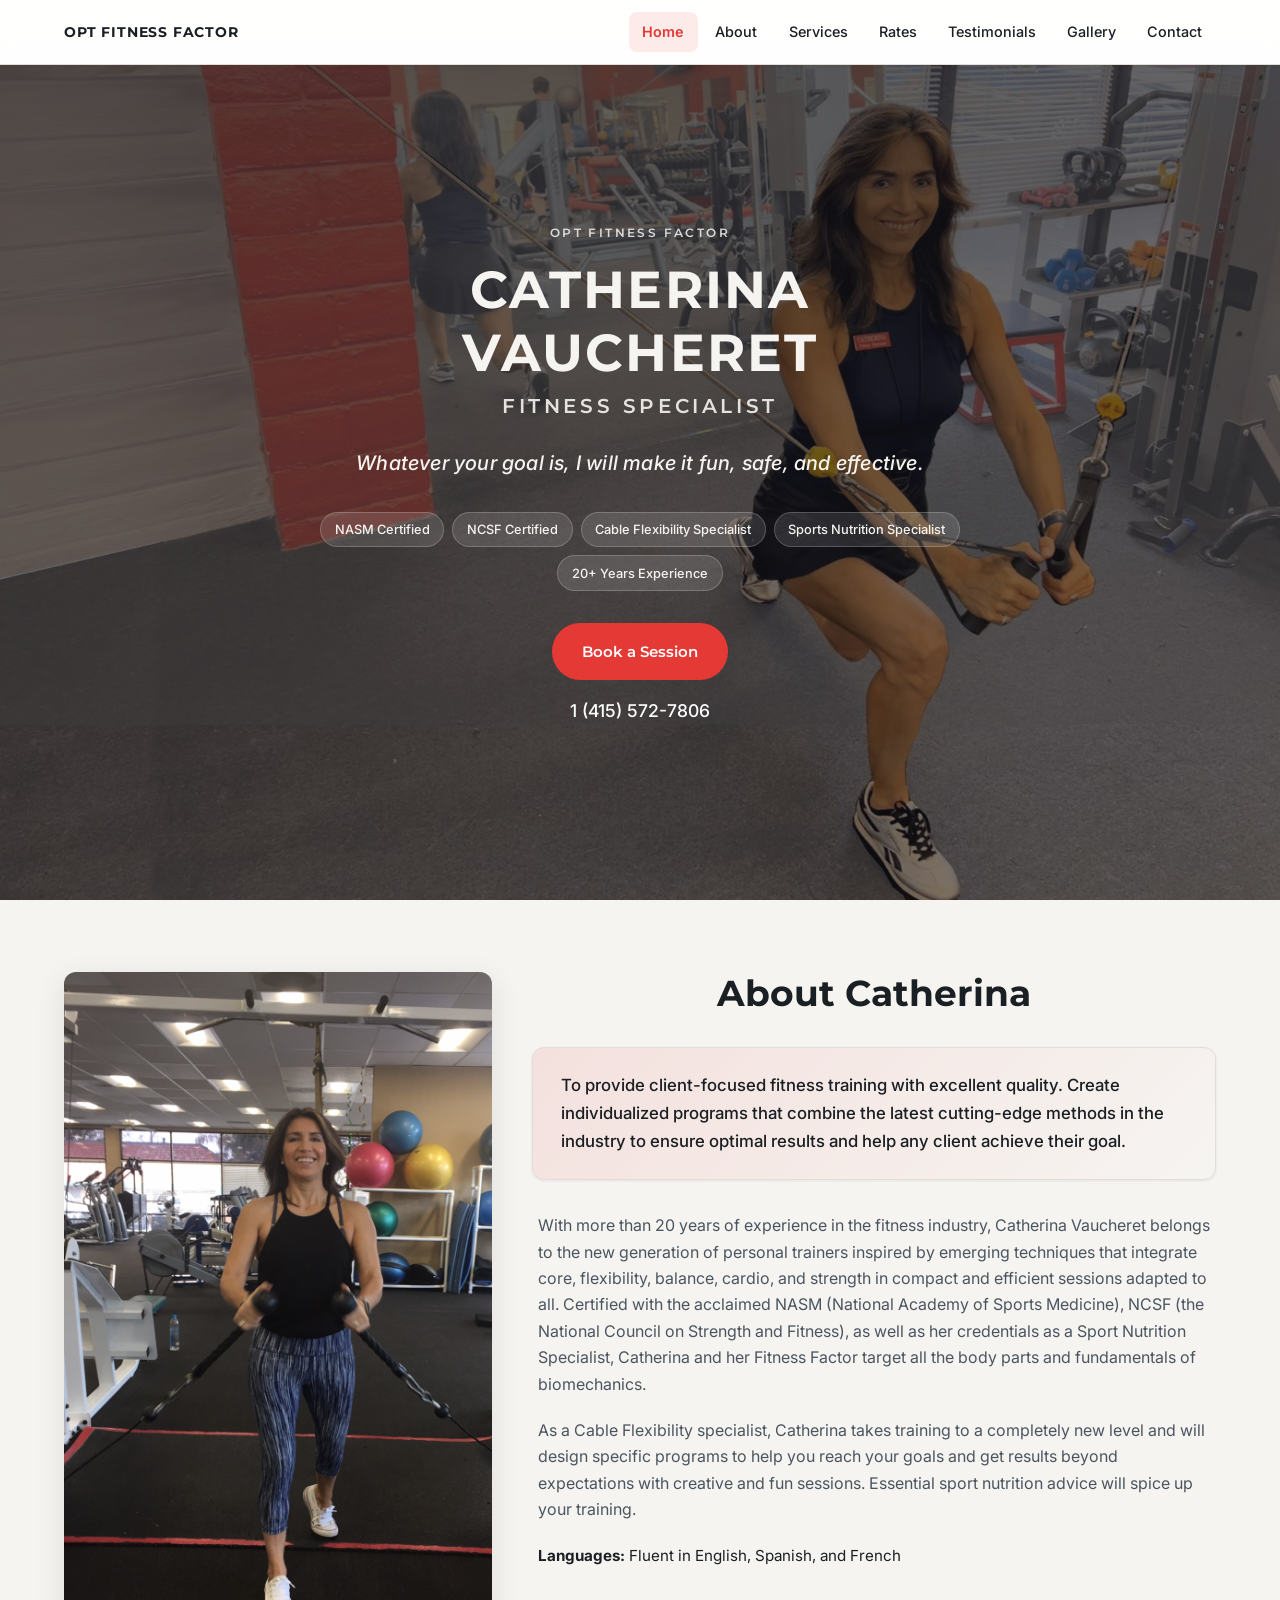
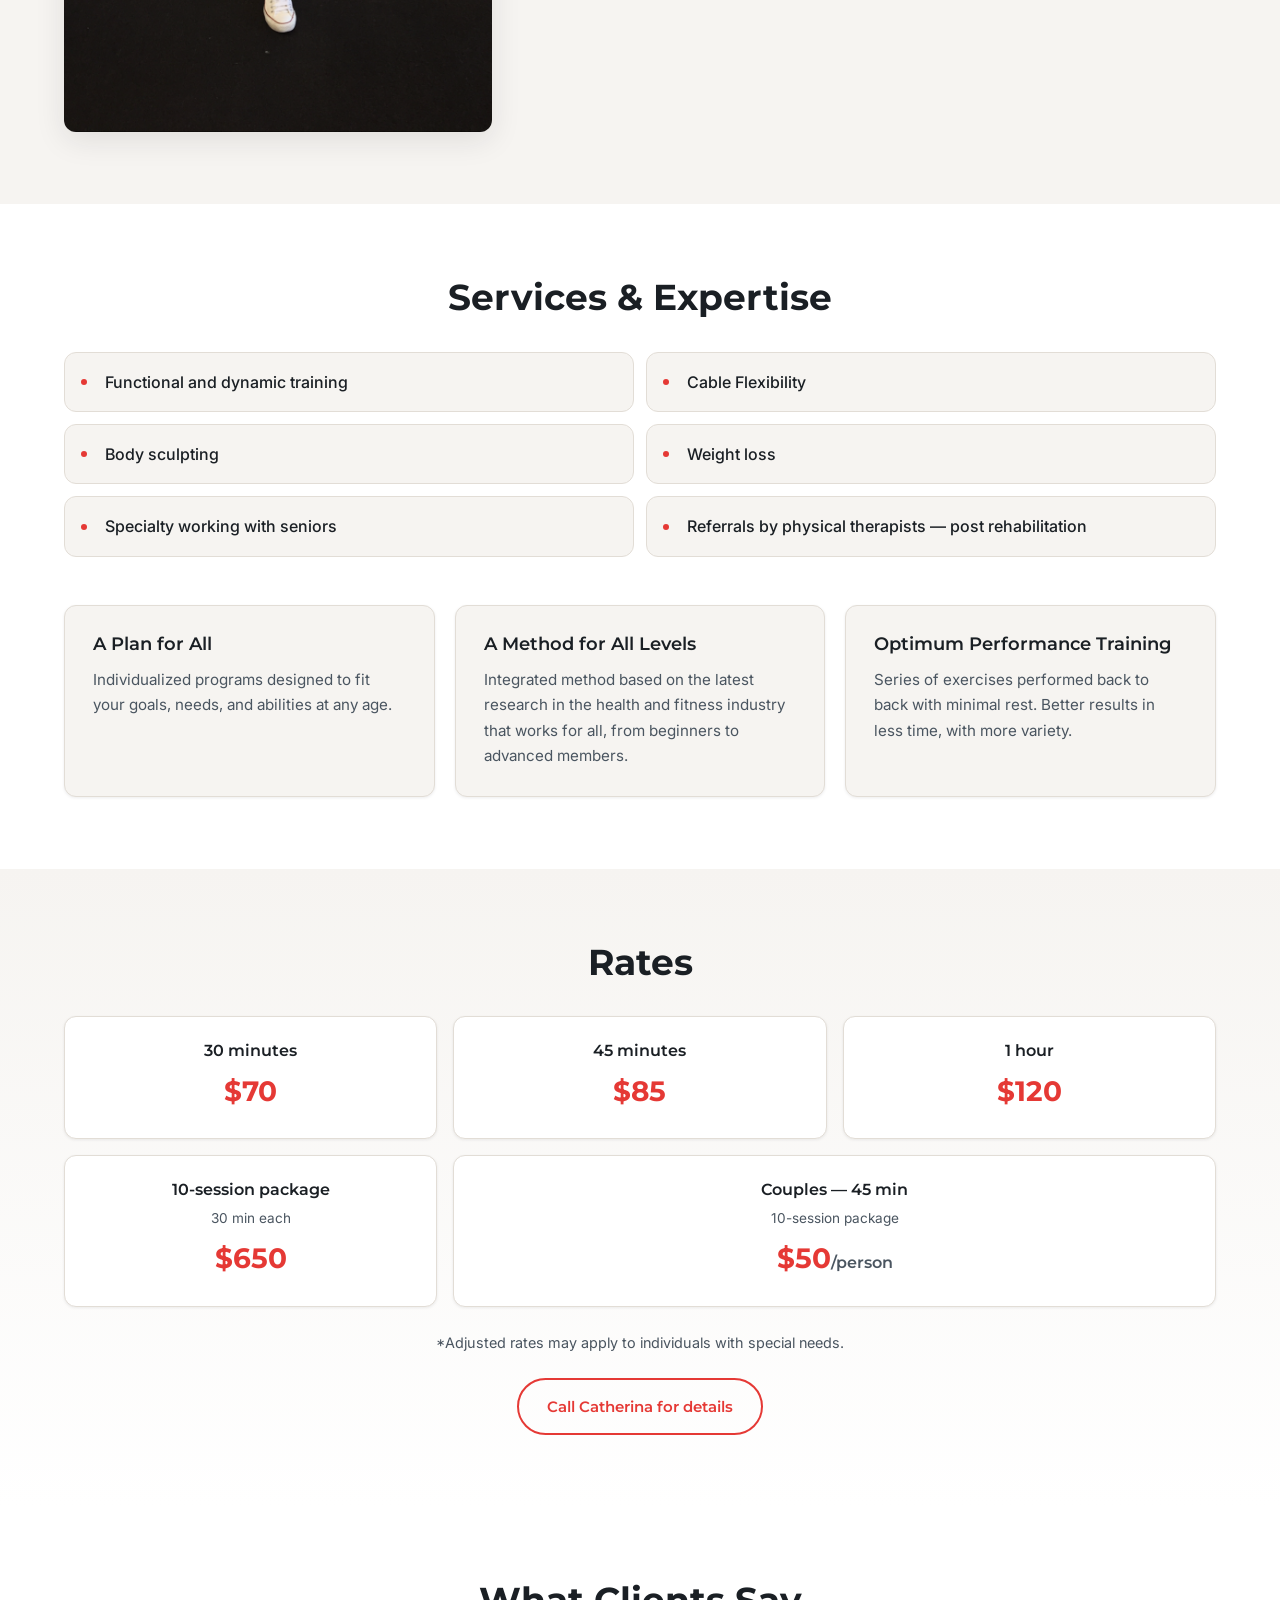
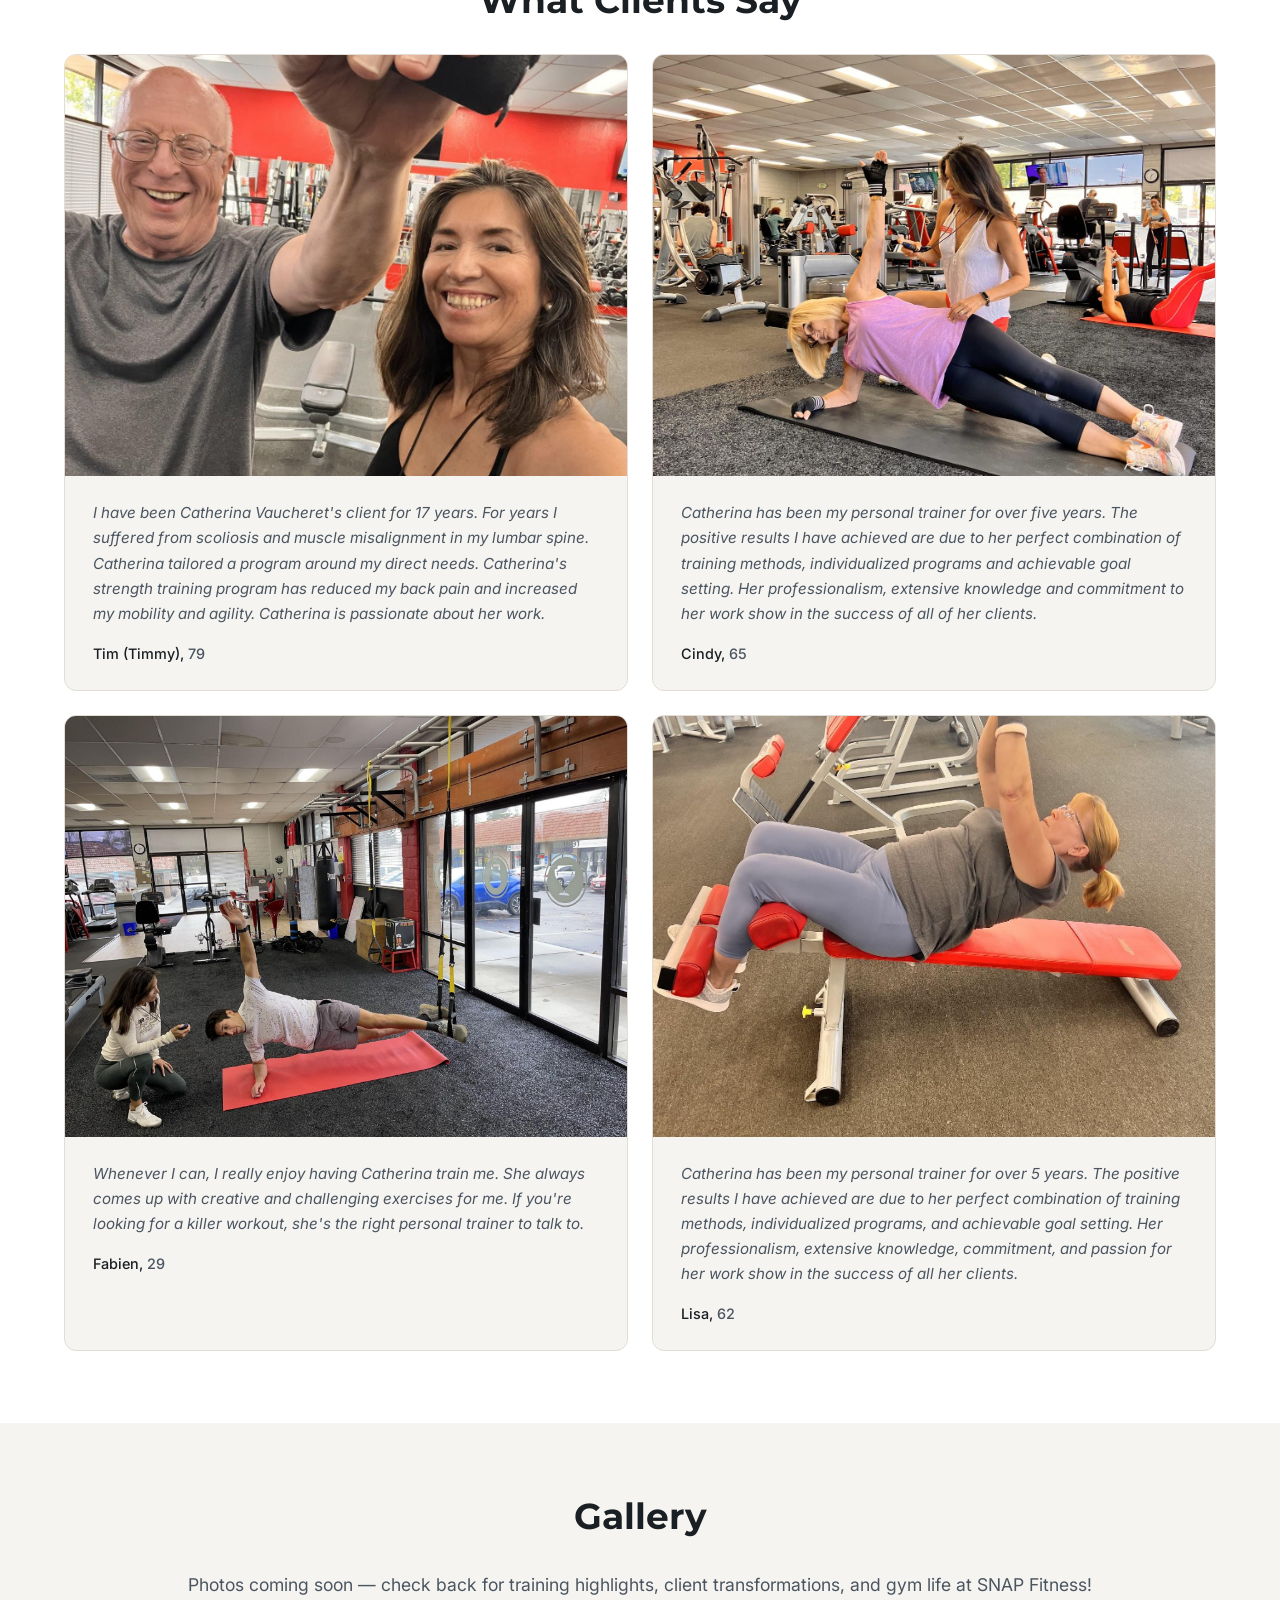
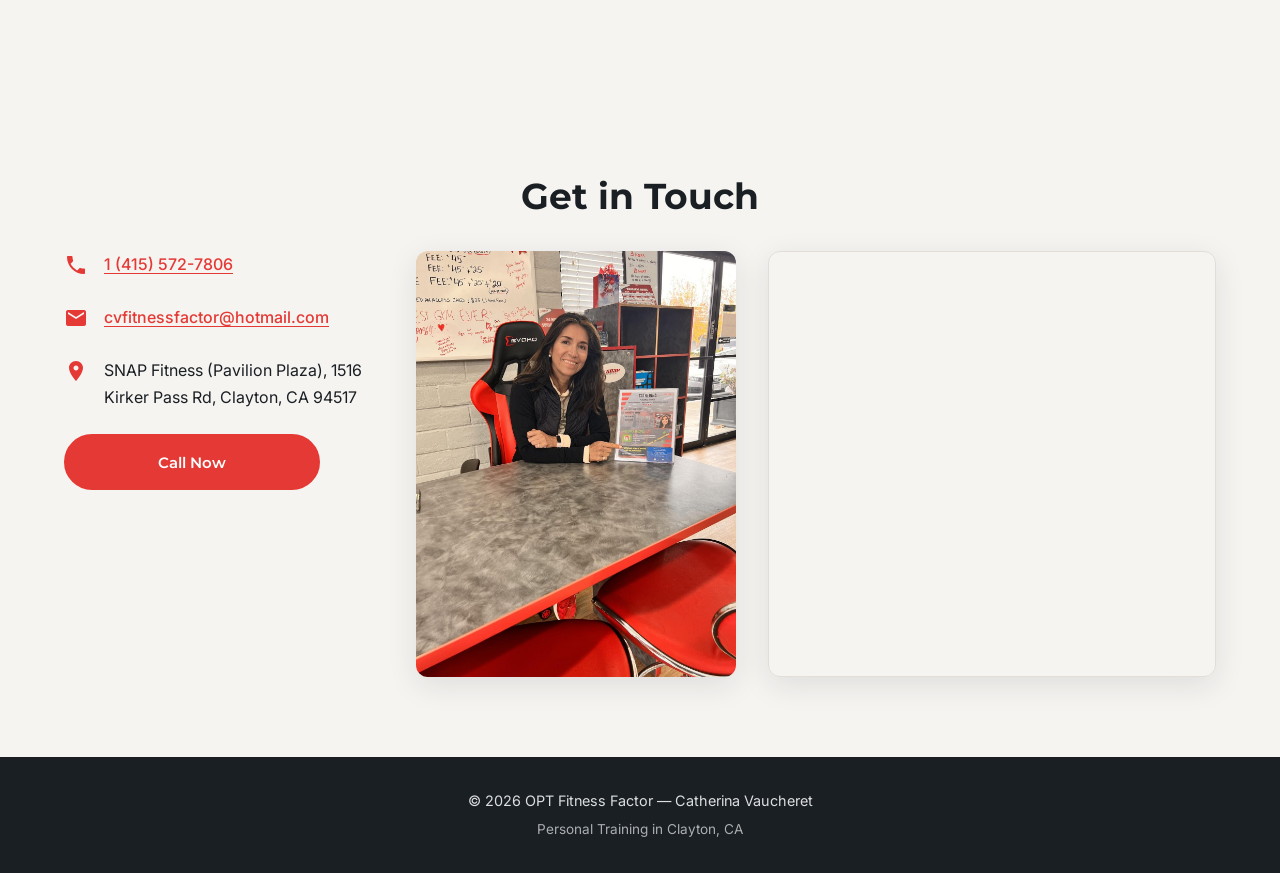
==== index.html @ a73e2a94 "Snapshot before parallax: complete site with all images, grammar fixes, gallery skeleton" ====
<!DOCTYPE html>
<html lang="en">
<head>
  <meta charset="UTF-8">
  <meta name="viewport" content="width=device-width, initial-scale=1.0">
  <title>Catherina Vaucheret | Personal Trainer in Clayton, CA | OPT Fitness Factor</title>
  <meta name="description" content="Certified NASM & NCSF personal trainer in Clayton, CA with 20+ years of experience. Specializing in functional training, cable flexibility, body sculpting, and senior fitness at SNAP Fitness.">
  <meta name="keywords" content="personal trainer Clayton CA, NASM certified trainer, fitness specialist East Bay, cable flexibility, body sculpting, senior fitness, OPT Fitness Factor, Catherina Vaucheret">
  <link rel="canonical" href="https://optfitnessfactor.com/">
  <meta property="og:title" content="Catherina Vaucheret | Personal Trainer in Clayton, CA | OPT Fitness Factor">
  <meta property="og:description" content="Certified NASM & NCSF personal trainer in Clayton, CA with 20+ years of experience. Specializing in functional training, cable flexibility, body sculpting, and senior fitness at SNAP Fitness.">
  <meta property="og:url" content="https://optfitnessfactor.com/">
  <meta property="og:type" content="website">
  <meta property="og:locale" content="en_US">
  <link rel="preconnect" href="https://fonts.googleapis.com">
  <link rel="preconnect" href="https://fonts.gstatic.com" crossorigin>
  <link href="https://fonts.googleapis.com/css2?family=Inter:wght@400;500&family=Montserrat:wght@600;700&display=swap" rel="stylesheet">
  <link rel="stylesheet" href="css/style.css">
  <script type="application/ld+json">
  {
    "@context": "https://schema.org",
    "@type": "LocalBusiness",
    "name": "OPT Fitness Factor",
    "description": "Certified personal trainer with 20+ years of experience specializing in functional training, cable flexibility, and senior fitness.",
    "telephone": "+1-415-572-7806",
    "email": "cvfitnessfactor@hotmail.com",
    "url": "https://optfitnessfactor.com",
    "address": {
      "@type": "PostalAddress",
      "streetAddress": "1516 Kirker Pass Rd",
      "addressLocality": "Clayton",
      "addressRegion": "CA",
      "postalCode": "94517",
      "addressCountry": "US"
    },
    "geo": {
      "@type": "GeoCoordinates",
      "latitude": 37.9413,
      "longitude": -121.9356
    },
    "priceRange": "$70-$120"
  }
  </script>
</head>
<body>
  <nav id="navbar" class="navbar" aria-label="Primary navigation">
    <div class="navbar-inner">
      <a class="brand" href="#home">OPT FITNESS FACTOR</a>
      <button type="button" class="nav-toggle" aria-label="Toggle navigation" aria-expanded="false" aria-controls="primary-menu">
        <span class="nav-toggle-bar" aria-hidden="true"></span>
        <span class="nav-toggle-bar" aria-hidden="true"></span>
        <span class="nav-toggle-bar" aria-hidden="true"></span>
      </button>
      <ul id="primary-menu" class="nav-links">
        <li><a href="#home">Home</a></li>
        <li><a href="#about">About</a></li>
        <li><a href="#services">Services</a></li>
        <li><a href="#rates">Rates</a></li>
        <li><a href="#testimonials">Testimonials</a></li>
        <li><a href="#gallery">Gallery</a></li>
        <li><a href="#contact">Contact</a></li>
      </ul>
    </div>
  </nav>

  <main>
    <section id="home" class="hero" aria-labelledby="hero-heading">
      <div class="hero-inner">
        <p class="hero-eyebrow">OPT Fitness Factor</p>
        <h1 id="hero-heading">CATHERINA VAUCHERET</h1>
        <p class="hero-subtitle">FITNESS SPECIALIST</p>
        <blockquote class="hero-tagline">
          <p>Whatever your goal is, I will make it fun, safe, and effective.</p>
        </blockquote>
        <ul class="credential-badges" aria-label="Credentials">
          <li>NASM Certified</li>
          <li>NCSF Certified</li>
          <li>Cable Flexibility Specialist</li>
          <li>Sports Nutrition Specialist</li>
          <li>20+ Years Experience</li>
        </ul>
        <div class="hero-actions">
          <a class="btn btn-primary" href="#contact">Book a Session</a>
          <a class="hero-phone" href="tel:+14155727806">1 (415) 572-7806</a>
        </div>
      </div>
    </section>

    <section id="about" class="section section-about" aria-labelledby="about-heading">
      <div class="container about-layout">
        <div class="about-image">
          <img src="images/about-bg.png" alt="Catherina training with cables at the gym" loading="lazy" width="928" height="1650">
        </div>
        <div class="about-text">
        <h2 id="about-heading">About Catherina</h2>
        <aside class="vision-callout" role="note">
          <blockquote>
            <p>To provide client-focused fitness training with excellent quality. Create individualized programs that combine the latest cutting-edge methods in the industry to ensure optimal results and help any client achieve their goal.</p>
          </blockquote>
        </aside>
        <div class="prose">
          <p>With more than 20 years of experience in the fitness industry, Catherina Vaucheret belongs to the new generation of personal trainers inspired by emerging techniques that integrate core, flexibility, balance, cardio, and strength in compact and efficient sessions adapted to all. Certified with the acclaimed NASM (National Academy of Sports Medicine), NCSF (the National Council on Strength and Fitness), as well as her credentials as a Sport Nutrition Specialist, Catherina and her Fitness Factor target all the body parts and fundamentals of biomechanics.</p>
          <p>As a Cable Flexibility specialist, Catherina takes training to a completely new level and will design specific programs to help you reach your goals and get results beyond expectations with creative and fun sessions. Essential sport nutrition advice will spice up your training.</p>
          <p class="lang-note"><strong>Languages:</strong> Fluent in English, Spanish, and French</p>
        </div>
        </div>
      </div>
    </section>

    <section id="services" class="section section-services" aria-labelledby="services-heading">
      <div class="container">
        <h2 id="services-heading">Services &amp; Expertise</h2>
        <ul class="expertise-grid">
          <li>Functional and dynamic training</li>
          <li>Cable Flexibility</li>
          <li>Body sculpting</li>
          <li>Weight loss</li>
          <li>Specialty working with seniors</li>
          <li>Referrals by physical therapists — post rehabilitation</li>
        </ul>
        <div class="method-cards">
          <article class="method-card">
            <h3>A Plan for All</h3>
            <p>Individualized programs designed to fit your goals, needs, and abilities at any age.</p>
          </article>
          <article class="method-card">
            <h3>A Method for All Levels</h3>
            <p>Integrated method based on the latest research in the health and fitness industry that works for all, from beginners to advanced members.</p>
          </article>
          <article class="method-card">
            <h3>Optimum Performance Training</h3>
            <p>Series of exercises performed back to back with minimal rest. Better results in less time, with more variety.</p>
          </article>
        </div>
      </div>
    </section>

    <section id="rates" class="section section-rates" aria-labelledby="rates-heading">
      <div class="container">
        <h2 id="rates-heading">Rates</h2>
        <div class="rates-grid" role="list">
          <article class="rate-card" role="listitem">
            <h3>30 minutes</h3>
            <p class="rate-price">$70</p>
          </article>
          <article class="rate-card" role="listitem">
            <h3>45 minutes</h3>
            <p class="rate-price">$85</p>
          </article>
          <article class="rate-card" role="listitem">
            <h3>1 hour</h3>
            <p class="rate-price">$120</p>
          </article>
          <article class="rate-card rate-card-wide" role="listitem">
            <h3>10-session package</h3>
            <p class="rate-detail">30 min each</p>
            <p class="rate-price">$650</p>
          </article>
          <article class="rate-card rate-card-wide" role="listitem">
            <h3>Couples — 45 min</h3>
            <p class="rate-detail">10-session package</p>
            <p class="rate-price">$50<span class="rate-unit">/person</span></p>
          </article>
        </div>
        <p class="rates-note">*Adjusted rates may apply to individuals with special needs.</p>
        <p class="rates-cta"><a class="btn btn-outline" href="tel:+14155727806">Call Catherina for details</a></p>
      </div>
    </section>

    <section id="testimonials" class="section section-testimonials" aria-labelledby="testimonials-heading">
      <div class="container">
        <h2 id="testimonials-heading">What Clients Say</h2>
        <div class="testimonial-cards">
          <article class="testimonial-card">
            <div class="testimonial-photo">
              <img src="images/tim.jpg" alt="Tim training with Catherina at SNAP Fitness" loading="lazy" width="600" height="800">
            </div>
            <div class="testimonial-content">
              <blockquote>
                <p>I have been Catherina Vaucheret's client for 17 years. For years I suffered from scoliosis and muscle misalignment in my lumbar spine. Catherina tailored a program around my direct needs. Catherina's strength training program has reduced my back pain and increased my mobility and agility. Catherina is passionate about her work.</p>
              </blockquote>
              <footer><cite>Tim (Timmy)</cite>, <span class="client-age">79</span></footer>
            </div>
          </article>
          <article class="testimonial-card">
            <div class="testimonial-photo">
              <img src="images/cindy.jpg" alt="Cindy doing side plank with Catherina coaching" loading="lazy" width="600" height="800">
            </div>
            <div class="testimonial-content">
              <blockquote>
                <p>Catherina has been my personal trainer for over five years. The positive results I have achieved are due to her perfect combination of training methods, individualized programs and achievable goal setting. Her professionalism, extensive knowledge and commitment to her work show in the success of all of her clients.</p>
              </blockquote>
              <footer><cite>Cindy</cite>, <span class="client-age">65</span></footer>
            </div>
          </article>
          <article class="testimonial-card">
            <div class="testimonial-photo">
              <img src="images/fabien.jpg" alt="Fabien doing a side plank during training session" loading="lazy" width="800" height="600">
            </div>
            <div class="testimonial-content">
              <blockquote>
                <p>Whenever I can, I really enjoy having Catherina train me. She always comes up with creative and challenging exercises for me. If you're looking for a killer workout, she's the right personal trainer to talk to.</p>
              </blockquote>
              <footer><cite>Fabien</cite>, <span class="client-age">29</span></footer>
            </div>
          </article>
          <article class="testimonial-card">
            <div class="testimonial-photo">
              <img src="images/lisa.jpg" alt="Lisa doing bench exercises at the gym" loading="lazy" width="600" height="800">
            </div>
            <div class="testimonial-content">
              <blockquote>
                <p>Catherina has been my personal trainer for over 5 years. The positive results I have achieved are due to her perfect combination of training methods, individualized programs, and achievable goal setting. Her professionalism, extensive knowledge, commitment, and passion for her work show in the success of all her clients.</p>
              </blockquote>
              <footer><cite>Lisa</cite>, <span class="client-age">62</span></footer>
            </div>
          </article>
        </div>
      </div>
    </section>

    <section id="gallery" class="section section-gallery" aria-labelledby="gallery-heading">
      <div class="container">
        <h2 id="gallery-heading">Gallery</h2>
        <p class="gallery-placeholder">Photos coming soon — check back for training highlights, client transformations, and gym life at SNAP Fitness!</p>
        <div class="gallery-grid">
          <!-- Add images here: copy this block for each photo
          <figure class="gallery-item">
            <img src="images/your-photo.jpg" alt="Description of the photo" loading="lazy">
          </figure>
          -->
        </div>
      </div>
    </section>

    <section id="contact" class="section section-contact" aria-labelledby="contact-heading">
      <div class="container">
        <h2 id="contact-heading">Get in Touch</h2>
        <div class="contact-layout">
          <address class="contact-info">
            <ul class="contact-list">
              <li>
                <span class="contact-icon" aria-hidden="true">
                  <svg width="24" height="24" viewBox="0 0 24 24" fill="none" xmlns="http://www.w3.org/2000/svg" focusable="false">
                    <path d="M6.62 10.79c1.44 2.83 3.76 5.14 6.59 6.59l2.2-2.2c.27-.27.67-.36 1.02-.24 1.12.37 2.33.57 3.57.57.55 0 1 .45 1 1V20c0 .55-.45 1-1 1-9.39 0-17-7.61-17-17 0-.55.45-1 1-1h3.5c.55 0 1 .45 1 1 0 1.25.2 2.45.57 3.57.11.35.03.74-.25 1.02l-2.2 2.2z" fill="currentColor"/>
                  </svg>
                </span>
                <span><a href="tel:+14155727806">1 (415) 572-7806</a></span>
              </li>
              <li>
                <span class="contact-icon" aria-hidden="true">
                  <svg width="24" height="24" viewBox="0 0 24 24" fill="none" xmlns="http://www.w3.org/2000/svg" focusable="false">
                    <path d="M20 4H4c-1.1 0-1.99.9-1.99 2L2 18c0 1.1.9 2 2 2h16c1.1 0 2-.9 2-2V6c0-1.1-.9-2-2-2zm0 4l-8 5-8-5V6l8 5 8-5v2z" fill="currentColor"/>
                  </svg>
                </span>
                <span><a href="mailto:cvfitnessfactor@hotmail.com">cvfitnessfactor@hotmail.com</a></span>
              </li>
              <li>
                <span class="contact-icon" aria-hidden="true">
                  <svg width="24" height="24" viewBox="0 0 24 24" fill="none" xmlns="http://www.w3.org/2000/svg" focusable="false">
                    <path d="M12 2C8.13 2 5 5.13 5 9c0 5.25 7 13 7 13s7-7.75 7-13c0-3.87-3.13-7-7-7zm0 9.5c-1.38 0-2.5-1.12-2.5-2.5s1.12-2.5 2.5-2.5 2.5 1.12 2.5 2.5-1.12 2.5-2.5 2.5z" fill="currentColor"/>
                  </svg>
                </span>
                <span>SNAP Fitness (Pavilion Plaza), 1516 Kirker Pass Rd, Clayton, CA 94517</span>
              </li>
            </ul>
            <a class="btn btn-primary contact-call" href="tel:+14155727806">Call Now</a>
          </address>
          <div class="contact-portrait">
            <img src="images/contact-portrait.jpg" alt="Catherina at SNAP Fitness front desk" loading="lazy" width="600" height="800">
          </div>
          <div class="map-wrap">
            <iframe src="https://www.google.com/maps/embed?pb=!1m18!1m12!1m3!1d3147.5!2d-121.9356!3d37.9413!2m3!1f0!2f0!3f0!3m2!1i1024!2i768!4f13.1!3m3!1m2!1s0x808561dc3f4f5555%3A0x0!2sSNAP+Fitness!5e0!3m2!1sen!2sus!4v1234567890" width="100%" height="300" style="border:0;" allowfullscreen="" loading="lazy" referrerpolicy="no-referrer-when-downgrade" title="SNAP Fitness Clayton CA"></iframe>
          </div>
        </div>
      </div>
    </section>
  </main>

  <footer class="site-footer">
    <div class="container footer-inner">
      <p>© 2026 OPT Fitness Factor — Catherina Vaucheret</p>
      <p>Personal Training in Clayton, CA</p>
    </div>
  </footer>

  <script src="js/main.js"></script>
</body>
</html>
---- css/style.css ----
:root {
  --color-bg: #f6f4f1;
  --color-surface: #ffffff;
  --color-ink: #1a1f24;
  --color-ink-muted: #4a5560;
  --color-accent: #e53935;
  --color-accent-dark: #c62828;
  --color-accent-soft: rgba(229, 57, 53, 0.10);
  --color-border: #e2ddd6;
  --font-heading: "Montserrat", system-ui, sans-serif;
  --font-body: "Inter", system-ui, sans-serif;
  --shadow-sm: 0 1px 3px rgba(26, 31, 36, 0.08);
  --shadow-md: 0 8px 30px rgba(26, 31, 36, 0.1);
  --radius: 12px;
  --nav-height: 4rem;
  --max-width: 72rem;
}

*,
*::before,
*::after {
  box-sizing: border-box;
}

html {
  scroll-behavior: smooth;
  scroll-padding-top: calc(var(--nav-height) + 0.5rem);
}

body {
  margin: 0;
  font-family: var(--font-body);
  font-weight: 400;
  font-size: 1rem;
  line-height: 1.65;
  color: var(--color-ink);
  background: var(--color-bg);
}

img {
  max-width: 100%;
  height: auto;
  display: block;
}

h1,
h2,
h3 {
  font-family: var(--font-heading);
  font-weight: 700;
  line-height: 1.2;
  margin: 0 0 0.75rem;
}

h2 {
  font-size: clamp(1.75rem, 4vw, 2.25rem);
  text-align: center;
  margin-bottom: 2rem;
}

h3 {
  font-size: 1.125rem;
  font-weight: 600;
}

a {
  color: var(--color-accent);
  text-decoration-thickness: 1px;
  text-underline-offset: 0.2em;
}

a:hover {
  color: var(--color-accent-dark);
}

.container {
  width: min(100% - 2rem, var(--max-width));
  margin-inline: auto;
}

#navbar {
  position: fixed;
  top: 0;
  left: 0;
  right: 0;
  z-index: 1000;
  background: rgba(255, 255, 255, 0.92);
  backdrop-filter: blur(10px);
  -webkit-backdrop-filter: blur(10px);
  border-bottom: 1px solid var(--color-border);
  box-shadow: var(--shadow-sm);
  transition: box-shadow 0.2s ease;
}

#navbar.scrolled {
  box-shadow: var(--shadow-md);
}

.navbar-inner {
  width: min(100% - 1.5rem, var(--max-width));
  margin-inline: auto;
  display: flex;
  align-items: center;
  justify-content: space-between;
  min-height: var(--nav-height);
  gap: 1rem;
  position: relative;
}

.brand {
  font-family: var(--font-heading);
  font-weight: 700;
  font-size: 0.85rem;
  letter-spacing: 0.06em;
  color: var(--color-ink);
  text-decoration: none;
  white-space: nowrap;
}

.brand:hover {
  color: var(--color-accent);
}

.nav-toggle {
  display: flex;
  flex-direction: column;
  justify-content: center;
  gap: 5px;
  width: 2.75rem;
  height: 2.75rem;
  padding: 0;
  border: none;
  background: transparent;
  cursor: pointer;
  border-radius: 8px;
}

.nav-toggle:focus-visible {
  outline: 2px solid var(--color-accent);
  outline-offset: 2px;
}

.nav-toggle-bar {
  display: block;
  width: 1.5rem;
  height: 2px;
  background: var(--color-ink);
  margin-inline: auto;
  transition: transform 0.2s ease, opacity 0.2s ease;
}

.nav-toggle[aria-expanded="true"] .nav-toggle-bar:nth-child(1) {
  transform: translateY(7px) rotate(45deg);
}

.nav-toggle[aria-expanded="true"] .nav-toggle-bar:nth-child(2) {
  opacity: 0;
}

.nav-toggle[aria-expanded="true"] .nav-toggle-bar:nth-child(3) {
  transform: translateY(-7px) rotate(-45deg);
}

.nav-links {
  list-style: none;
  margin: 0;
  padding: 0;
  display: flex;
  flex-direction: column;
  gap: 0;
  position: absolute;
  top: 100%;
  left: 0;
  right: 0;
  background: var(--color-surface);
  border-bottom: 1px solid var(--color-border);
  max-height: 0;
  overflow: hidden;
  visibility: hidden;
  transition: max-height 0.35s ease, visibility 0.35s;
}

.nav-links.active {
  max-height: 24rem;
  visibility: visible;
  box-shadow: var(--shadow-md);
}

.nav-links a {
  display: block;
  padding: 1rem 1.5rem;
  color: var(--color-ink);
  font-weight: 500;
  text-decoration: none;
  border-top: 1px solid var(--color-border);
}

.nav-links a:hover,
.nav-links a:focus-visible {
  background: var(--color-accent-soft);
  color: var(--color-accent-dark);
}

.nav-links a.active {
  color: var(--color-accent);
  font-weight: 600;
}

@media (min-width: 900px) {
  .nav-toggle {
    display: none;
  }

  .nav-links {
    position: static;
    flex-direction: row;
    gap: 0.25rem;
    max-height: none;
    overflow: visible;
    visibility: visible;
    background: transparent;
    border: none;
    box-shadow: none;
  }

  .nav-links a {
    padding: 0.5rem 0.85rem;
    border: none;
    border-radius: 8px;
    font-size: 0.9rem;
  }

  .nav-links a.active {
    background: var(--color-accent-soft);
  }
}

main {
  padding-top: var(--nav-height);
}

.hero {
  min-height: calc(100vh - var(--nav-height));
  min-height: calc(100dvh - var(--nav-height));
  display: flex;
  align-items: center;
  justify-content: center;
  text-align: center;
  padding: 3rem 1rem 4rem;
  background:
    linear-gradient(160deg, rgba(20, 20, 25, 0.72) 0%, rgba(20, 20, 25, 0.55) 100%),
    url("../images/hero1.jpg") center/cover no-repeat;
  background-color: #2c3339;
  color: #f6f4f1;
}

.hero-inner {
  max-width: 44rem;
}

.hero-eyebrow {
  font-family: var(--font-heading);
  font-weight: 600;
  font-size: 0.75rem;
  letter-spacing: 0.2em;
  text-transform: uppercase;
  opacity: 0.85;
  margin: 0 0 1rem;
}

.hero h1 {
  font-size: clamp(2rem, 6vw, 3.25rem);
  letter-spacing: 0.04em;
  margin-bottom: 0.35rem;
}

.hero-subtitle {
  font-family: var(--font-heading);
  font-weight: 600;
  font-size: clamp(1rem, 2.5vw, 1.25rem);
  letter-spacing: 0.18em;
  opacity: 0.9;
  margin: 0 0 1.5rem;
}

.hero-tagline {
  margin: 0 0 2rem;
  padding: 0;
  text-align: center;
}

.hero-tagline p {
  margin: 0;
  font-size: 1.25rem;
  font-style: italic;
  font-weight: 500;
  letter-spacing: 0.01em;
}

.credential-badges {
  list-style: none;
  margin: 0 0 2rem;
  padding: 0;
  display: flex;
  flex-wrap: wrap;
  gap: 0.5rem;
  justify-content: center;
}

.credential-badges li {
  font-size: 0.8rem;
  font-weight: 500;
  padding: 0.4rem 0.85rem;
  background: rgba(255, 255, 255, 0.12);
  border-radius: 999px;
  border: 1px solid rgba(255, 255, 255, 0.2);
}

.hero-actions {
  display: flex;
  flex-direction: column;
  align-items: center;
  gap: 1rem;
}

.hero-phone {
  color: #fff;
  font-weight: 500;
  font-size: 1.1rem;
  text-decoration: none;
}

.hero-phone:hover {
  color: #f0c4b8;
}

.btn {
  display: inline-flex;
  align-items: center;
  justify-content: center;
  padding: 0.85rem 1.75rem;
  font-family: var(--font-heading);
  font-weight: 600;
  font-size: 0.95rem;
  text-decoration: none;
  border-radius: 999px;
  border: 2px solid transparent;
  cursor: pointer;
  transition: background 0.2s, color 0.2s, border-color 0.2s, transform 0.15s;
}

.btn:active {
  transform: scale(0.98);
}

.btn-primary {
  background: var(--color-accent);
  color: #fff;
  border-color: var(--color-accent);
}

.btn-primary:hover {
  background: var(--color-accent-dark);
  border-color: var(--color-accent-dark);
  color: #fff;
}

.btn-outline {
  background: transparent;
  color: var(--color-accent);
  border-color: var(--color-accent);
}

.btn-outline:hover {
  background: var(--color-accent-soft);
  color: var(--color-accent-dark);
}

.section {
  padding: 4.5rem 1rem;
}

.about-layout {
  display: grid;
  gap: 2.5rem;
}

.about-image {
  border-radius: var(--radius);
  overflow: hidden;
  box-shadow: var(--shadow-md);
  max-width: 28rem;
  margin-inline: auto;
}

.about-image img {
  width: 100%;
  height: auto;
  display: block;
}

@media (min-width: 900px) {
  .about-layout {
    grid-template-columns: 1fr 1.6fr;
    align-items: start;
  }

  .about-image {
    position: sticky;
    top: calc(var(--nav-height) + 1.5rem);
    max-width: none;
  }
}

.section-about .vision-callout {
  margin: 0 auto 2rem;
  max-width: 48rem;
}

.section-about .vision-callout blockquote {
  margin: 0;
  padding: 1.5rem 1.75rem;
  background: linear-gradient(135deg, var(--color-accent-soft) 0%, rgba(246, 244, 241, 0.9) 100%);
  border-radius: var(--radius);
  border: 1px solid var(--color-border);
  box-shadow: var(--shadow-sm);
}

.section-about .vision-callout p {
  margin: 0;
  font-size: 1.05rem;
  font-weight: 500;
  color: var(--color-ink);
}

.prose {
  max-width: 42rem;
  margin-inline: auto;
  color: var(--color-ink-muted);
}

.prose p {
  margin: 0 0 1.25rem;
}

.lang-note {
  font-size: 0.95rem;
  color: var(--color-ink);
}

.expertise-grid {
  list-style: none;
  margin: 0 auto 3rem;
  padding: 0;
  display: grid;
  gap: 0.75rem;
  max-width: 40rem;
}

@media (min-width: 600px) {
  .expertise-grid {
    grid-template-columns: repeat(2, 1fr);
    max-width: none;
  }
}

.expertise-grid li {
  padding: 1rem 1.25rem;
  background: var(--color-surface);
  border-radius: var(--radius);
  border: 1px solid var(--color-border);
  font-weight: 500;
  position: relative;
  padding-left: 2.5rem;
}

.expertise-grid li::before {
  content: "";
  position: absolute;
  left: 1rem;
  top: 50%;
  transform: translateY(-50%);
  width: 6px;
  height: 6px;
  border-radius: 50%;
  background: var(--color-accent);
}

.section-services {
  background: var(--color-surface);
}

.section-services .expertise-grid li {
  background: var(--color-bg);
}

.method-cards {
  display: grid;
  gap: 1.25rem;
}

@media (min-width: 768px) {
  .method-cards {
    grid-template-columns: repeat(3, 1fr);
  }
}

.method-card {
  padding: 1.75rem;
  background: var(--color-bg);
  border-radius: var(--radius);
  border: 1px solid var(--color-border);
  box-shadow: var(--shadow-sm);
  transition: box-shadow 0.2s, border-color 0.2s;
}

.method-card:hover {
  box-shadow: var(--shadow-md);
  border-color: rgba(229, 57, 53, 0.35);
}

.method-card p {
  margin: 0;
  color: var(--color-ink-muted);
  font-size: 0.95rem;
}

.section-rates {
  background: linear-gradient(180deg, var(--color-bg) 0%, var(--color-surface) 100%);
}

.rates-grid {
  display: grid;
  gap: 1rem;
  margin-bottom: 1.5rem;
}

@media (min-width: 600px) {
  .rates-grid {
    grid-template-columns: repeat(3, 1fr);
  }

  .rate-card-wide {
    grid-column: span 3;
  }
}

@media (min-width: 900px) {
  .rates-grid {
    grid-template-columns: repeat(3, 1fr);
  }

  .rate-card-wide {
    grid-column: span 1;
  }

  .rates-grid .rate-card-wide:nth-of-type(4) {
    grid-column: 1 / 2;
  }

  .rates-grid .rate-card-wide:nth-of-type(5) {
    grid-column: 2 / 4;
  }
}

.rate-card {
  padding: 1.5rem;
  text-align: center;
  background: var(--color-surface);
  border-radius: var(--radius);
  border: 1px solid var(--color-border);
  box-shadow: var(--shadow-sm);
}

.rate-card h3 {
  margin-bottom: 0.5rem;
  font-size: 1rem;
}

.rate-detail {
  margin: 0 0 0.35rem;
  font-size: 0.85rem;
  color: var(--color-ink-muted);
}

.rate-price {
  margin: 0;
  font-family: var(--font-heading);
  font-weight: 700;
  font-size: 1.75rem;
  color: var(--color-accent);
}

.rate-unit {
  font-size: 1rem;
  font-weight: 600;
  color: var(--color-ink-muted);
}

.rates-note {
  text-align: center;
  font-size: 0.9rem;
  color: var(--color-ink-muted);
  margin: 0 0 1.5rem;
}

.rates-cta {
  text-align: center;
  margin: 0;
}

.section-testimonials {
  background: var(--color-surface);
}

.testimonial-cards {
  display: grid;
  gap: 1.5rem;
}

@media (min-width: 768px) {
  .testimonial-cards {
    grid-template-columns: repeat(2, 1fr);
  }
}

.testimonial-card {
  background: var(--color-bg);
  border-radius: var(--radius);
  border: 1px solid var(--color-border);
  overflow: hidden;
  display: flex;
  flex-direction: column;
}

.testimonial-photo {
  width: 100%;
  aspect-ratio: 4 / 3;
  overflow: hidden;
}

.testimonial-photo img {
  width: 100%;
  height: 100%;
  object-fit: cover;
}

.testimonial-content {
  padding: 1.5rem 1.75rem;
}

.testimonial-card blockquote {
  margin: 0 0 1rem;
}

.testimonial-card blockquote p {
  margin: 0;
  font-size: 0.95rem;
  color: var(--color-ink-muted);
  font-style: italic;
}

.testimonial-card footer {
  font-size: 0.9rem;
  font-weight: 500;
  color: var(--color-ink);
}

.testimonial-card cite {
  font-style: normal;
}

.client-age {
  color: var(--color-ink-muted);
}

.gallery-placeholder {
  text-align: center;
  color: var(--color-ink-muted);
  font-size: 1.1rem;
  margin-bottom: 2rem;
}

.gallery-grid {
  display: grid;
  grid-template-columns: repeat(auto-fill, minmax(16rem, 1fr));
  gap: 1rem;
}

.gallery-item {
  margin: 0;
  border-radius: var(--radius);
  overflow: hidden;
  box-shadow: var(--shadow-sm);
}

.gallery-item img {
  width: 100%;
  height: 100%;
  object-fit: cover;
  transition: transform 0.3s ease;
}

.gallery-item:hover img {
  transform: scale(1.04);
}

.section-contact {
  padding-bottom: 5rem;
}

.contact-layout {
  display: grid;
  gap: 2rem;
  align-items: start;
}

@media (min-width: 900px) {
  .contact-layout {
    grid-template-columns: 1fr 1fr 1.4fr;
    align-items: stretch;
  }
}

.contact-info {
  font-style: normal;
}

.contact-list {
  list-style: none;
  margin: 0 0 1.5rem;
  padding: 0;
}

.contact-list li {
  display: flex;
  gap: 1rem;
  align-items: flex-start;
  margin-bottom: 1.25rem;
}

.contact-icon {
  flex-shrink: 0;
  color: var(--color-accent);
  margin-top: 2px;
}

.contact-list a {
  font-weight: 500;
}

.contact-call {
  width: 100%;
  max-width: 16rem;
}

.contact-portrait {
  border-radius: var(--radius);
  overflow: hidden;
  box-shadow: var(--shadow-md);
}

.contact-portrait img {
  width: 100%;
  height: auto;
  display: block;
}

.map-wrap {
  border-radius: var(--radius);
  overflow: hidden;
  border: 1px solid var(--color-border);
  box-shadow: var(--shadow-md);
  min-height: 300px;
}

.map-wrap iframe {
  display: block;
  width: 100%;
  vertical-align: middle;
}

.site-footer {
  background: #1a1f24;
  color: rgba(255, 255, 255, 0.85);
  padding: 2rem 1rem;
  text-align: center;
  font-size: 0.9rem;
}

.site-footer p {
  margin: 0 0 0.35rem;
}

.site-footer p:last-child {
  margin-bottom: 0;
  opacity: 0.75;
  font-size: 0.85rem;
}

@media (prefers-reduced-motion: reduce) {
  html {
    scroll-behavior: auto;
  }

  .nav-toggle-bar,
  .nav-links,
  .btn {
    transition: none;
  }
}
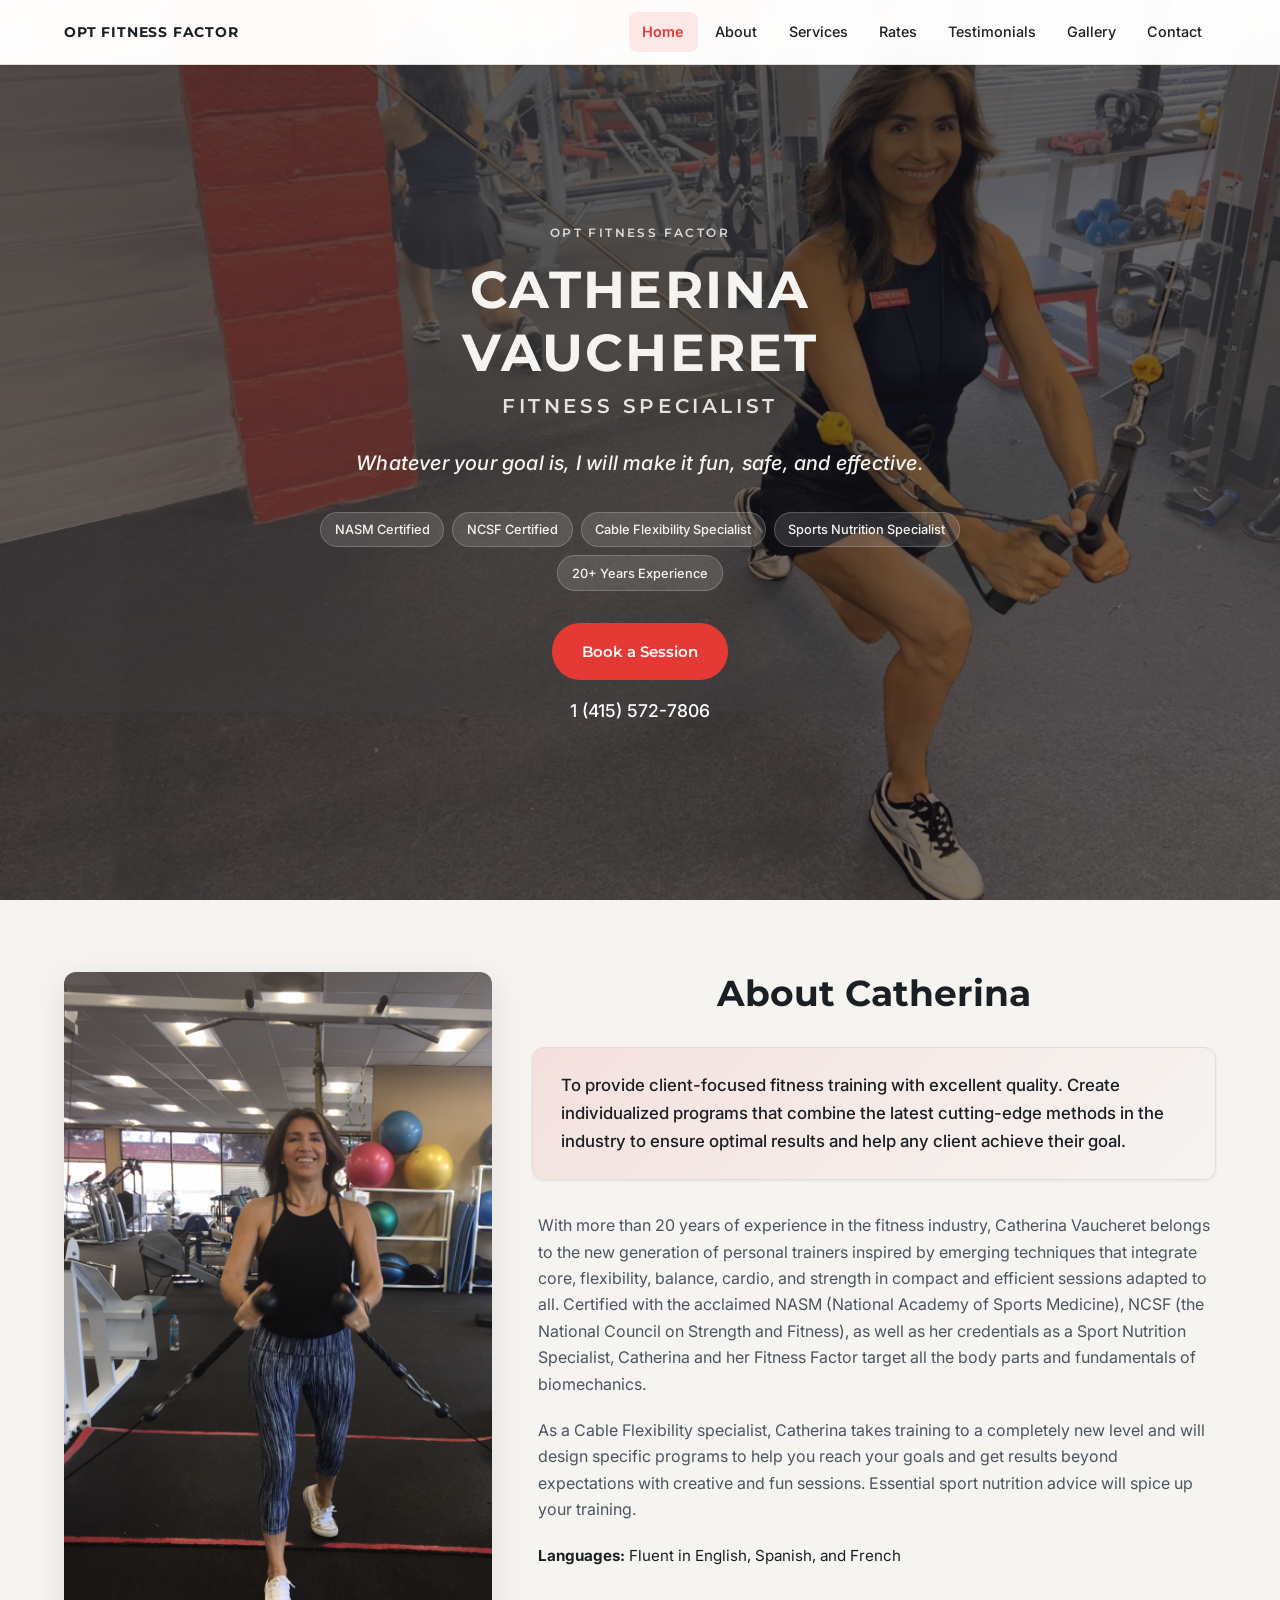
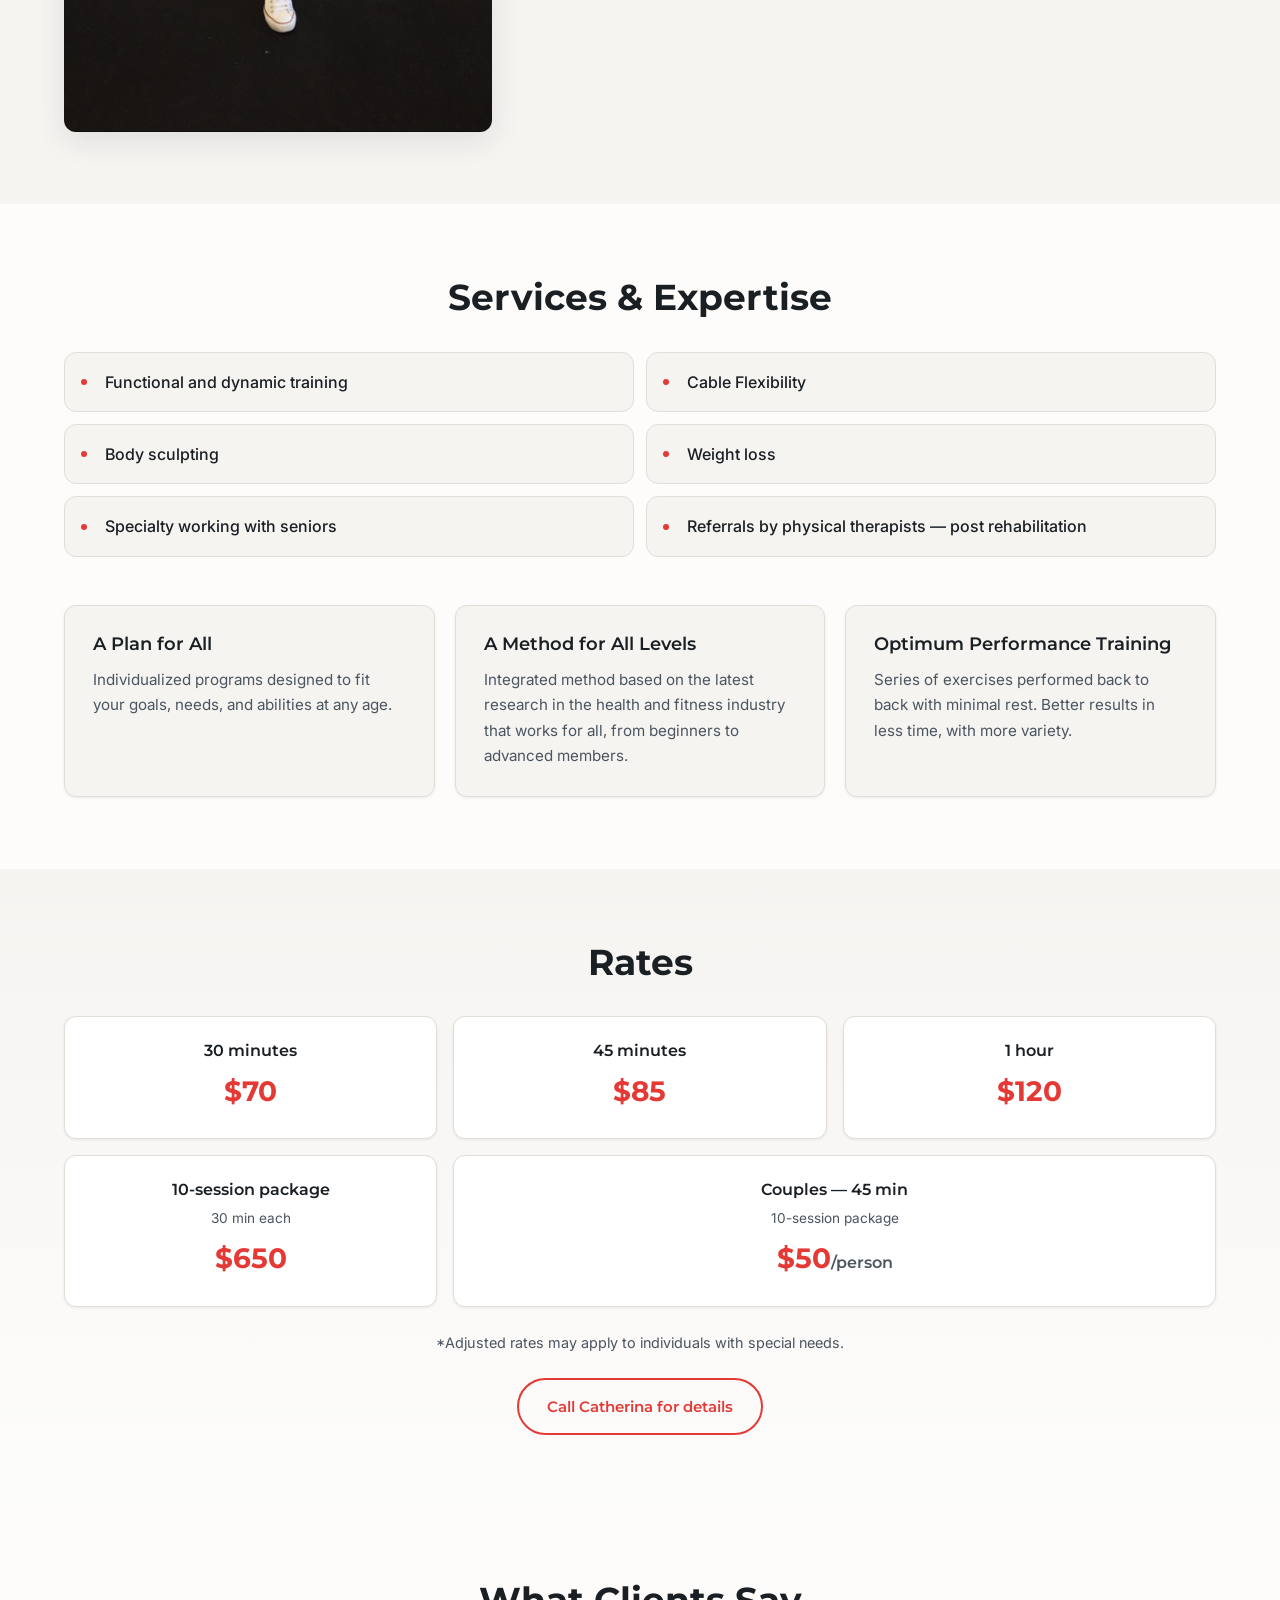
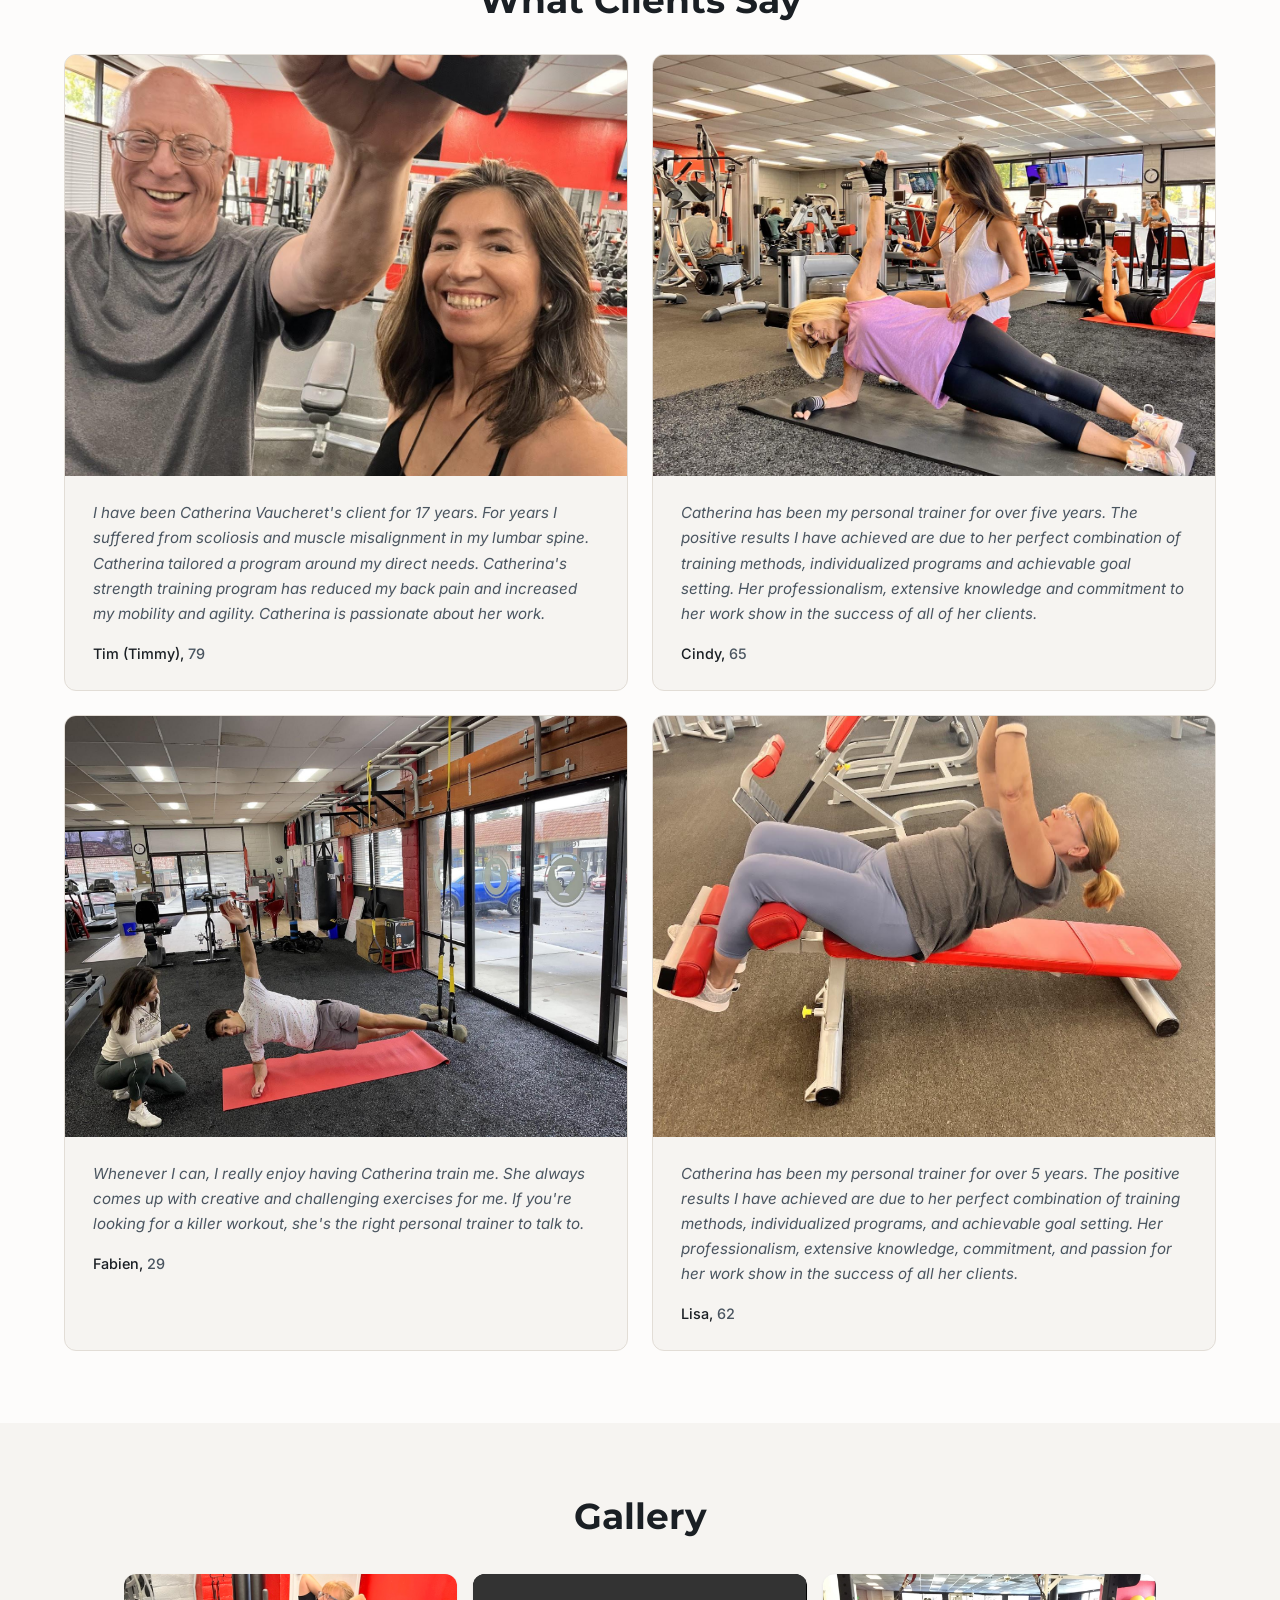
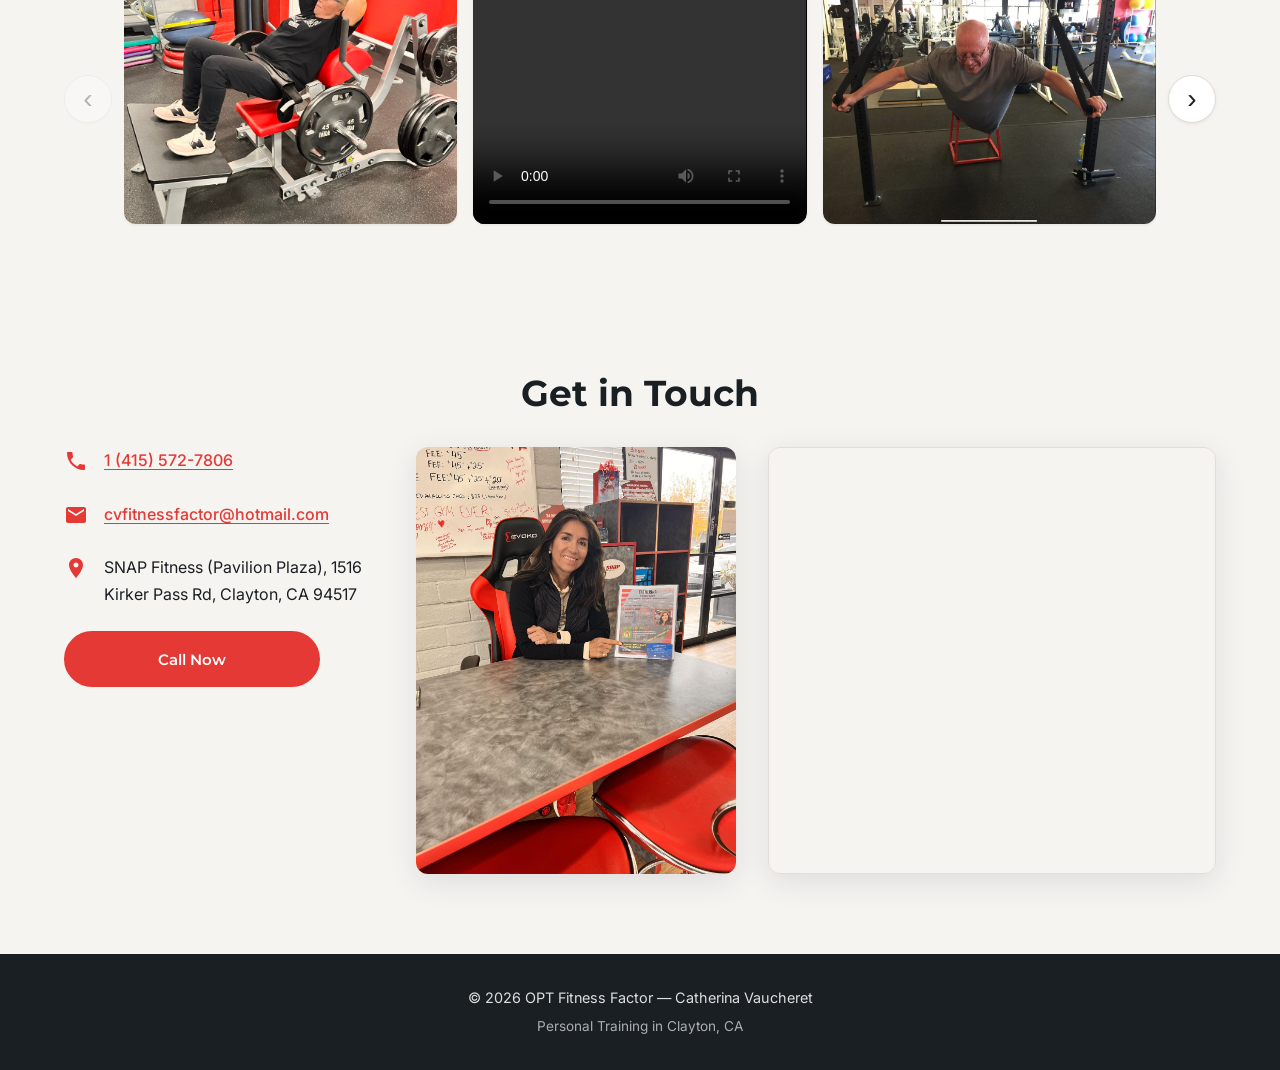
==== commit b954e37c: "Add gallery with photos/videos, fix carousel and video playback, deploy to GitHub Pages - Gallery ca" ====
--- a/index.html
+++ b/index.html
@@ -6,16 +6,16 @@
   <title>Catherina Vaucheret | Personal Trainer in Clayton, CA | OPT Fitness Factor</title>
   <meta name="description" content="Certified NASM & NCSF personal trainer in Clayton, CA with 20+ years of experience. Specializing in functional training, cable flexibility, body sculpting, and senior fitness at SNAP Fitness.">
   <meta name="keywords" content="personal trainer Clayton CA, NASM certified trainer, fitness specialist East Bay, cable flexibility, body sculpting, senior fitness, OPT Fitness Factor, Catherina Vaucheret">
-  <link rel="canonical" href="https://optfitnessfactor.com/">
+  <link rel="canonical" href="https://fabienv-vibes.github.io/optfitnessfactor/">
   <meta property="og:title" content="Catherina Vaucheret | Personal Trainer in Clayton, CA | OPT Fitness Factor">
   <meta property="og:description" content="Certified NASM & NCSF personal trainer in Clayton, CA with 20+ years of experience. Specializing in functional training, cable flexibility, body sculpting, and senior fitness at SNAP Fitness.">
-  <meta property="og:url" content="https://optfitnessfactor.com/">
+  <meta property="og:url" content="https://fabienv-vibes.github.io/optfitnessfactor/">
   <meta property="og:type" content="website">
   <meta property="og:locale" content="en_US">
   <link rel="preconnect" href="https://fonts.googleapis.com">
   <link rel="preconnect" href="https://fonts.gstatic.com" crossorigin>
   <link href="https://fonts.googleapis.com/css2?family=Inter:wght@400;500&family=Montserrat:wght@600;700&display=swap" rel="stylesheet">
-  <link rel="stylesheet" href="css/style.css">
+  <link rel="stylesheet" href="css/style.css?v=12">
   <script type="application/ld+json">
   {
     "@context": "https://schema.org",
@@ -24,7 +24,7 @@
     "description": "Certified personal trainer with 20+ years of experience specializing in functional training, cable flexibility, and senior fitness.",
     "telephone": "+1-415-572-7806",
     "email": "cvfitnessfactor@hotmail.com",
-    "url": "https://optfitnessfactor.com",
+    "url": "https://fabienv-vibes.github.io/optfitnessfactor",
     "address": {
       "@type": "PostalAddress",
       "streetAddress": "1516 Kirker Pass Rd",
@@ -222,13 +222,32 @@
     <section id="gallery" class="section section-gallery" aria-labelledby="gallery-heading">
       <div class="container">
         <h2 id="gallery-heading">Gallery</h2>
-        <p class="gallery-placeholder">Photos coming soon — check back for training highlights, client transformations, and gym life at SNAP Fitness!</p>
-        <div class="gallery-grid">
-          <!-- Add images here: copy this block for each photo
-          <figure class="gallery-item">
-            <img src="images/your-photo.jpg" alt="Description of the photo" loading="lazy">
-          </figure>
-          -->
+        <div class="gallery-carousel">
+          <button class="gallery-arrow gallery-prev" aria-label="Previous">&lsaquo;</button>
+          <div class="gallery-track">
+            <figure class="gallery-item">
+              <img src="images/gallery/gallery-1.jpg" alt="Client doing leg press at SNAP Fitness" loading="lazy">
+            </figure>
+            <figure class="gallery-item gallery-item-video">
+              <video controls playsinline preload="auto">
+                <source src="videos/gallery-1.mp4" type="video/mp4">
+              </video>
+            </figure>
+            <figure class="gallery-item">
+              <img src="images/gallery/gallery-2.jpg" alt="Client doing TRX chest fly at the gym" loading="lazy">
+            </figure>
+            <figure class="gallery-item gallery-item-video">
+              <video controls playsinline preload="auto">
+                <source src="videos/gallery-2.mp4" type="video/mp4">
+              </video>
+            </figure>
+            <figure class="gallery-item gallery-item-video">
+              <video controls playsinline preload="auto">
+                <source src="videos/gallery-3.mp4" type="video/mp4">
+              </video>
+            </figure>
+          </div>
+          <button class="gallery-arrow gallery-next" aria-label="Next">&rsaquo;</button>
         </div>
       </div>
     </section>
@@ -284,6 +303,10 @@
     </div>
   </footer>
 
-  <script src="js/main.js"></script>
+  <div class="lightbox" id="lightbox" aria-hidden="true">
+    <button class="lightbox-close" aria-label="Close">&times;</button>
+    <div class="lightbox-content" id="lightbox-content"></div>
+  </div>
+  <script src="js/main.js?v=12"></script>
 </body>
 </html>
--- a/css/style.css
+++ b/css/style.css
@@ -34,7 +34,10 @@
   font-size: 1rem;
   line-height: 1.65;
   color: var(--color-ink);
-  background: var(--color-bg);
+  background:
+    linear-gradient(180deg, rgba(246, 244, 241, 0.65) 0%, rgba(246, 244, 241, 0.70) 100%),
+    url("../images/hero1.jpg") center/cover no-repeat fixed;
+  background-color: #f6f4f1;
 }
 
 img {
@@ -249,9 +252,20 @@
   padding: 3rem 1rem 4rem;
   background:
     linear-gradient(160deg, rgba(20, 20, 25, 0.72) 0%, rgba(20, 20, 25, 0.55) 100%),
-    url("../images/hero1.jpg") center/cover no-repeat;
+    url("../images/hero1.jpg") center/cover no-repeat fixed;
   background-color: #2c3339;
   color: #f6f4f1;
+}
+
+@media (max-width: 768px) {
+  body {
+    background-attachment: scroll;
+  }
+
+  .hero {
+    background-attachment: scroll;
+    background-position: 70% center;
+  }
 }
 
 .hero-inner {
@@ -487,7 +501,7 @@
 }
 
 .section-services {
-  background: var(--color-surface);
+  background: rgba(255, 255, 255, 0.75);
 }
 
 .section-services .expertise-grid li {
@@ -526,7 +540,7 @@
 }
 
 .section-rates {
-  background: linear-gradient(180deg, var(--color-bg) 0%, var(--color-surface) 100%);
+  background: linear-gradient(180deg, rgba(246, 244, 241, 0.75) 0%, rgba(255, 255, 255, 0.75) 100%);
 }
 
 .rates-grid {
@@ -610,7 +624,7 @@
 }
 
 .section-testimonials {
-  background: var(--color-surface);
+  background: rgba(255, 255, 255, 0.75);
 }
 
 .testimonial-cards {
@@ -674,17 +688,24 @@
   color: var(--color-ink-muted);
 }
 
-.gallery-placeholder {
-  text-align: center;
-  color: var(--color-ink-muted);
-  font-size: 1.1rem;
-  margin-bottom: 2rem;
-}
-
-.gallery-grid {
-  display: grid;
-  grid-template-columns: repeat(auto-fill, minmax(16rem, 1fr));
+.gallery-carousel {
+  display: flex;
+  align-items: center;
+  gap: 0.75rem;
+}
+
+.gallery-track {
+  display: flex;
   gap: 1rem;
+  overflow-x: auto;
+  -webkit-overflow-scrolling: touch;
+  scrollbar-width: none;
+  flex: 1;
+  padding: 0.25rem 0;
+}
+
+.gallery-track::-webkit-scrollbar {
+  display: none;
 }
 
 .gallery-item {
@@ -692,17 +713,113 @@
   border-radius: var(--radius);
   overflow: hidden;
   box-shadow: var(--shadow-sm);
-}
-
-.gallery-item img {
+  aspect-ratio: 4 / 3;
+  position: relative;
+  cursor: pointer;
+  flex: 0 0 calc(33.333% - 0.67rem);
+  min-width: 16rem;
+}
+
+.gallery-item img,
+.gallery-item video {
   width: 100%;
   height: 100%;
   object-fit: cover;
   transition: transform 0.3s ease;
-}
-
-.gallery-item:hover img {
+  display: block;
+}
+
+.gallery-item:hover img,
+.gallery-item:hover video {
   transform: scale(1.04);
+}
+
+.gallery-arrow {
+  flex-shrink: 0;
+  width: 3rem;
+  height: 3rem;
+  border-radius: 50%;
+  border: 1px solid var(--color-border);
+  background: var(--color-surface);
+  color: var(--color-ink);
+  font-size: 1.75rem;
+  line-height: 1;
+  cursor: pointer;
+  display: flex;
+  align-items: center;
+  justify-content: center;
+  box-shadow: var(--shadow-sm);
+  transition: background 0.2s, opacity 0.2s;
+}
+
+.gallery-arrow:hover {
+  background: var(--color-bg);
+}
+
+.gallery-arrow:disabled {
+  opacity: 0.3;
+  cursor: default;
+}
+
+@media (max-width: 640px) {
+  .gallery-item {
+    flex: 0 0 85%;
+  }
+
+  .gallery-arrow {
+    width: 2.25rem;
+    height: 2.25rem;
+    font-size: 1.25rem;
+  }
+}
+
+.gallery-item-video video {
+  background: #000;
+}
+
+.lightbox {
+  position: fixed;
+  inset: 0;
+  z-index: 9999;
+  background: rgba(0, 0, 0, 0.92);
+  display: flex;
+  align-items: center;
+  justify-content: center;
+  padding: 2rem;
+  opacity: 0;
+  pointer-events: none;
+  transition: opacity 0.25s ease;
+}
+
+.lightbox.active {
+  opacity: 1;
+  pointer-events: auto;
+}
+
+.lightbox-content {
+  max-width: 90vw;
+  max-height: 85vh;
+  border-radius: var(--radius);
+}
+
+.lightbox-content img,
+.lightbox-content video {
+  max-width: 100%;
+  max-height: 85vh;
+  border-radius: var(--radius);
+  display: block;
+}
+
+.lightbox-close {
+  position: absolute;
+  top: 1rem;
+  right: 1.5rem;
+  background: none;
+  border: none;
+  color: #fff;
+  font-size: 2.5rem;
+  cursor: pointer;
+  line-height: 1;
 }
 
 .section-contact {
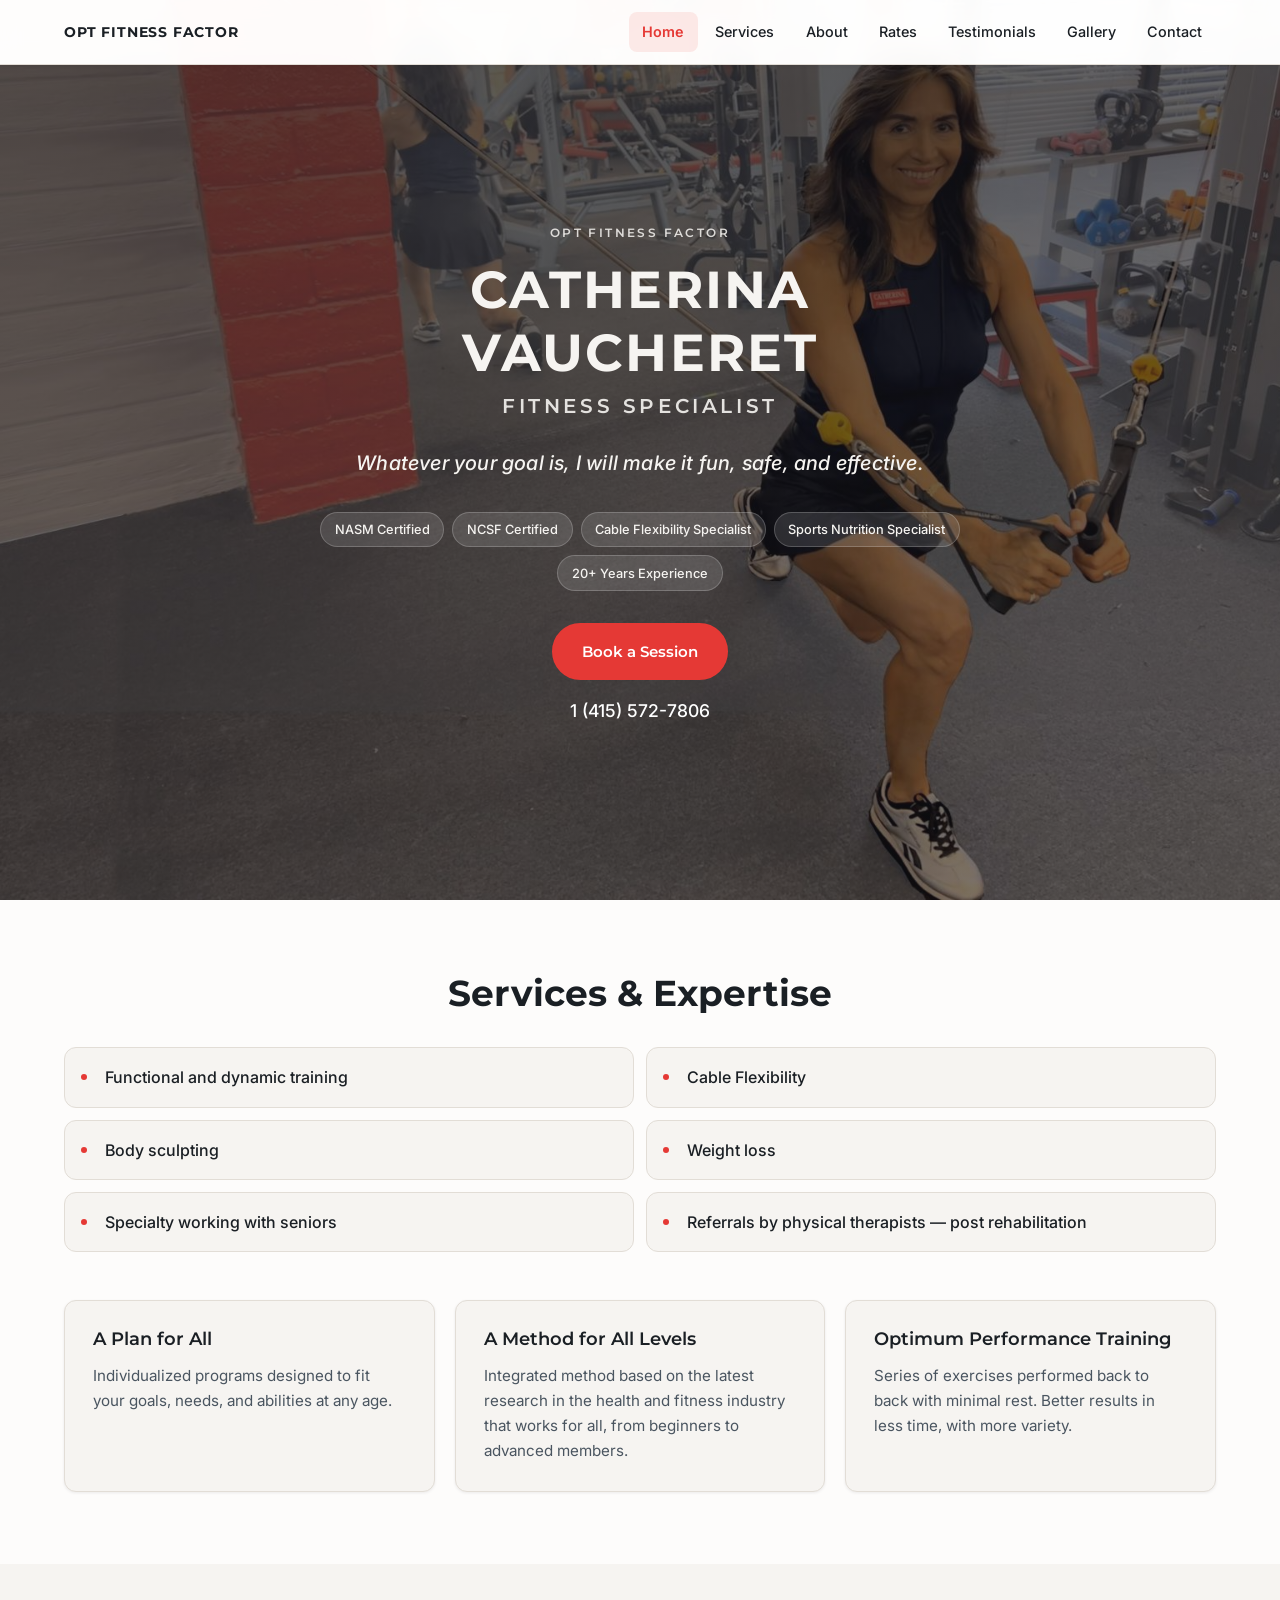
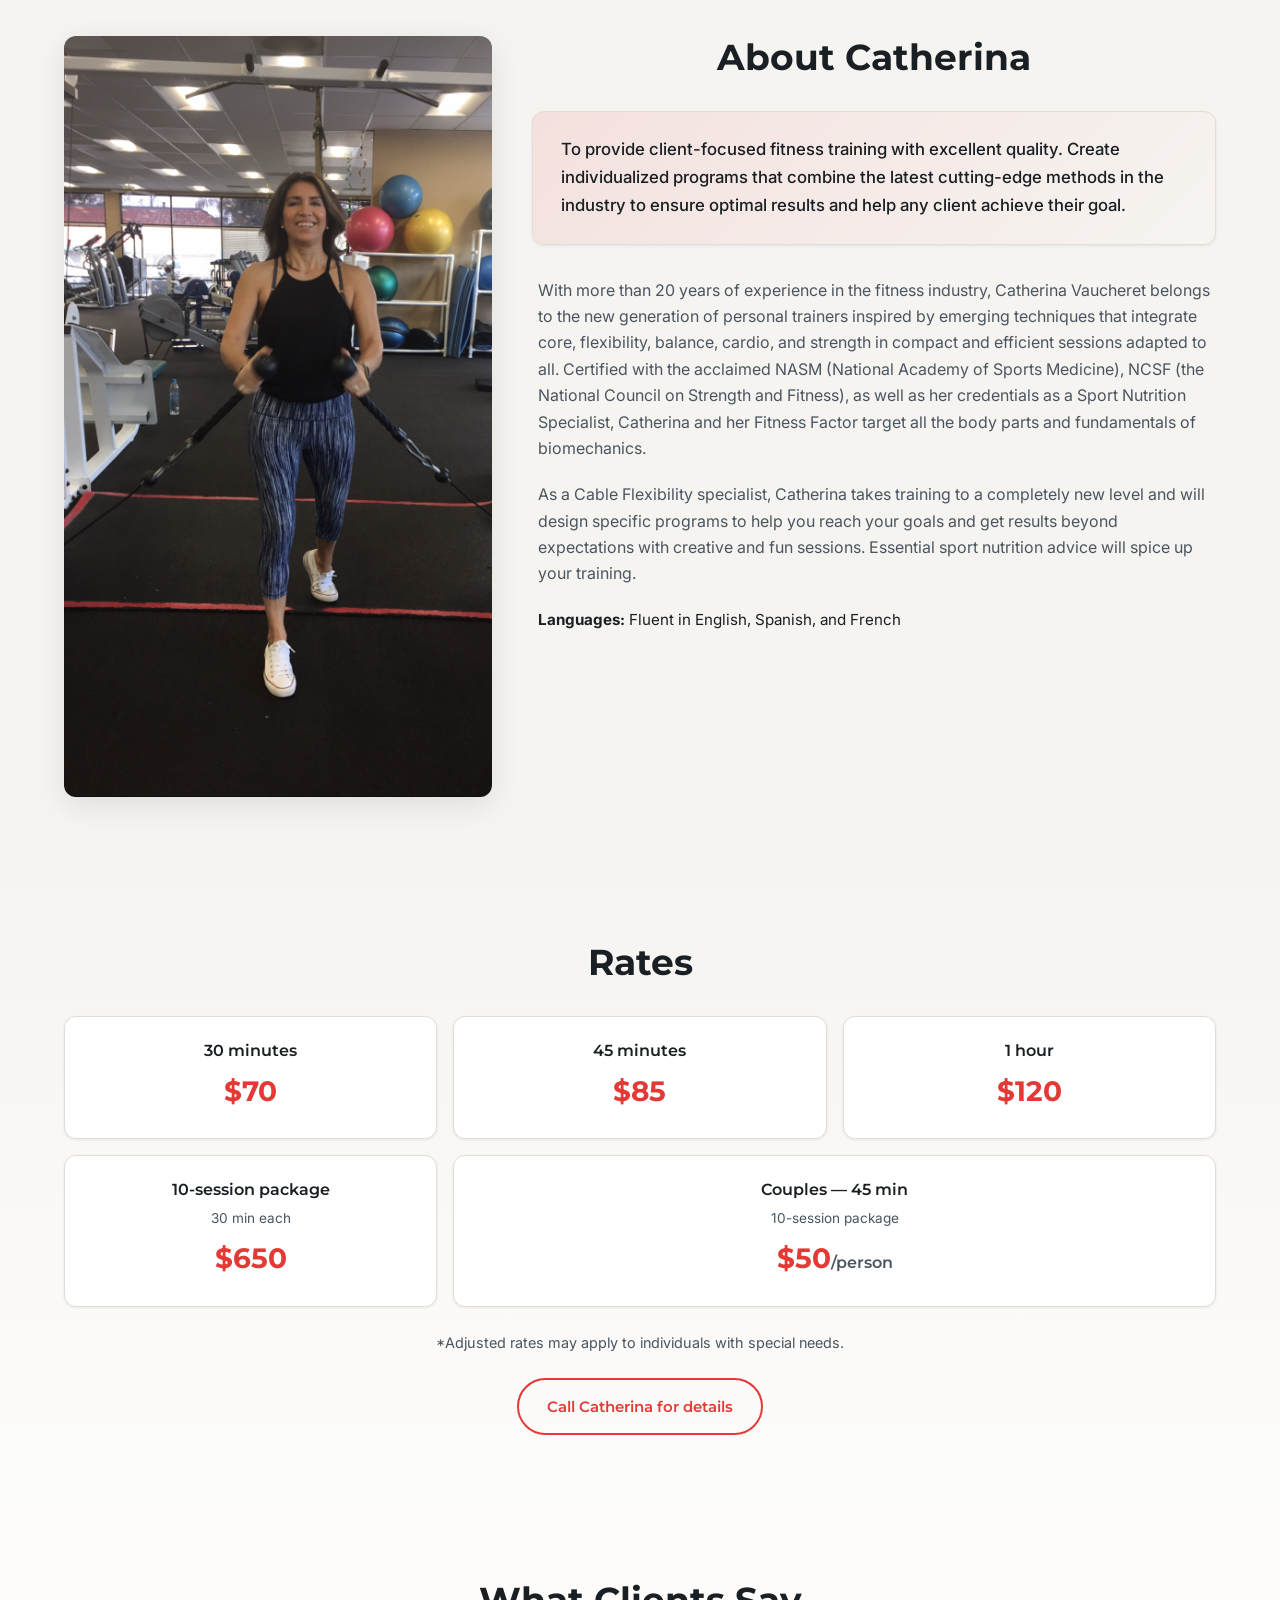
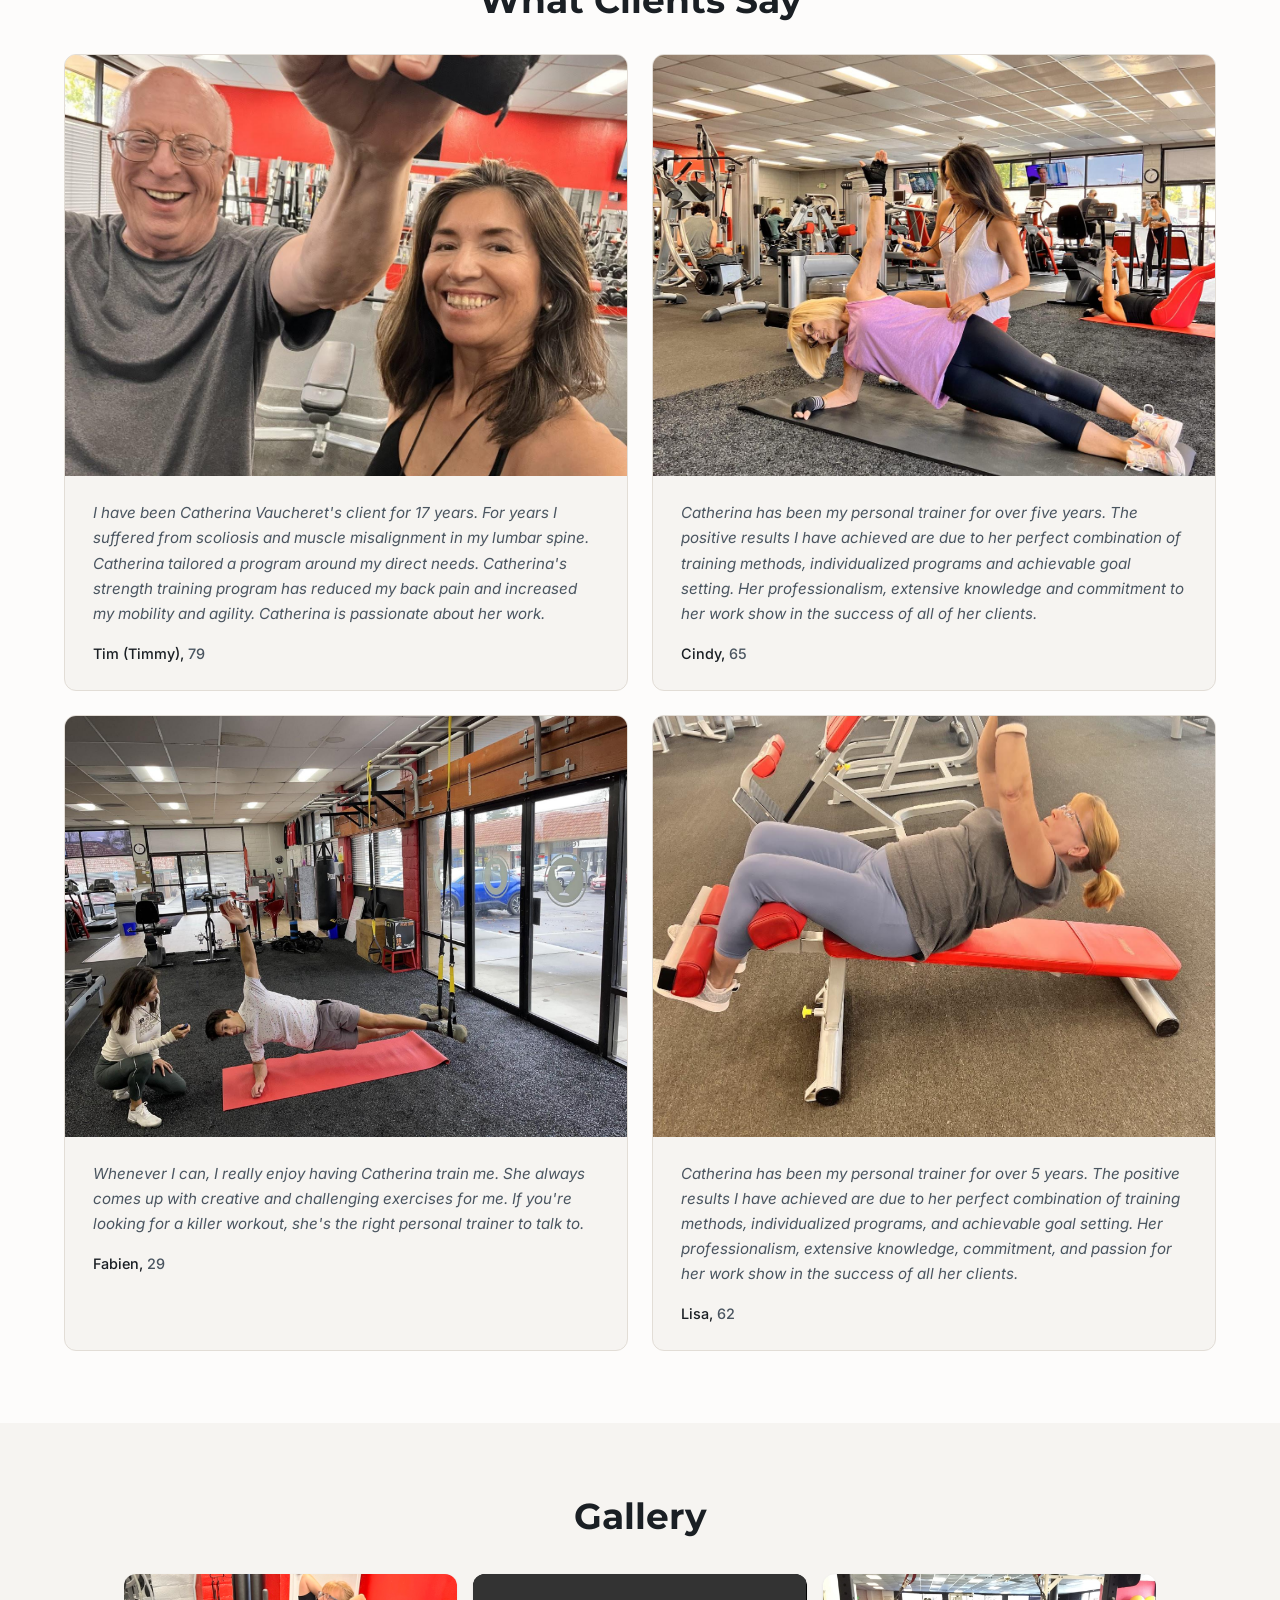
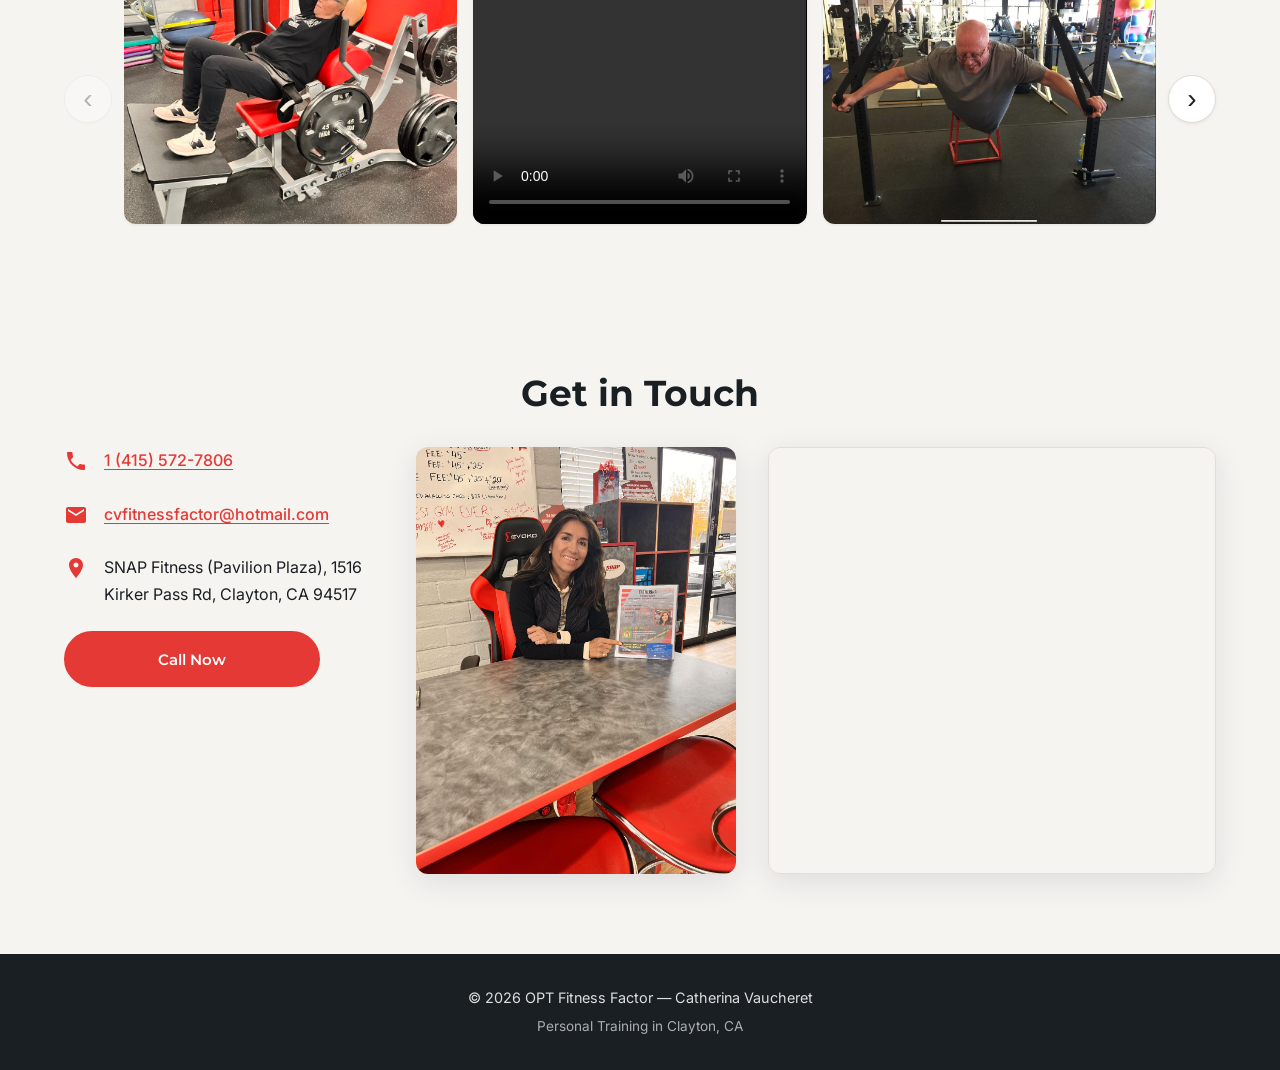
==== commit fb41a849: "Swap About and Services sections — Services now follows Hero" ====
--- a/index.html
+++ b/index.html
@@ -53,8 +53,8 @@
       </button>
       <ul id="primary-menu" class="nav-links">
         <li><a href="#home">Home</a></li>
+        <li><a href="#services">Services</a></li>
         <li><a href="#about">About</a></li>
-        <li><a href="#services">Services</a></li>
         <li><a href="#rates">Rates</a></li>
         <li><a href="#testimonials">Testimonials</a></li>
         <li><a href="#gallery">Gallery</a></li>
@@ -86,27 +86,6 @@
       </div>
     </section>
 
-    <section id="about" class="section section-about" aria-labelledby="about-heading">
-      <div class="container about-layout">
-        <div class="about-image">
-          <img src="images/about-bg.png" alt="Catherina training with cables at the gym" loading="lazy" width="928" height="1650">
-        </div>
-        <div class="about-text">
-        <h2 id="about-heading">About Catherina</h2>
-        <aside class="vision-callout" role="note">
-          <blockquote>
-            <p>To provide client-focused fitness training with excellent quality. Create individualized programs that combine the latest cutting-edge methods in the industry to ensure optimal results and help any client achieve their goal.</p>
-          </blockquote>
-        </aside>
-        <div class="prose">
-          <p>With more than 20 years of experience in the fitness industry, Catherina Vaucheret belongs to the new generation of personal trainers inspired by emerging techniques that integrate core, flexibility, balance, cardio, and strength in compact and efficient sessions adapted to all. Certified with the acclaimed NASM (National Academy of Sports Medicine), NCSF (the National Council on Strength and Fitness), as well as her credentials as a Sport Nutrition Specialist, Catherina and her Fitness Factor target all the body parts and fundamentals of biomechanics.</p>
-          <p>As a Cable Flexibility specialist, Catherina takes training to a completely new level and will design specific programs to help you reach your goals and get results beyond expectations with creative and fun sessions. Essential sport nutrition advice will spice up your training.</p>
-          <p class="lang-note"><strong>Languages:</strong> Fluent in English, Spanish, and French</p>
-        </div>
-        </div>
-      </div>
-    </section>
-
     <section id="services" class="section section-services" aria-labelledby="services-heading">
       <div class="container">
         <h2 id="services-heading">Services &amp; Expertise</h2>
@@ -131,6 +110,27 @@
             <h3>Optimum Performance Training</h3>
             <p>Series of exercises performed back to back with minimal rest. Better results in less time, with more variety.</p>
           </article>
+        </div>
+      </div>
+    </section>
+
+    <section id="about" class="section section-about" aria-labelledby="about-heading">
+      <div class="container about-layout">
+        <div class="about-image">
+          <img src="images/about-bg.png" alt="Catherina training with cables at the gym" loading="lazy" width="928" height="1650">
+        </div>
+        <div class="about-text">
+        <h2 id="about-heading">About Catherina</h2>
+        <aside class="vision-callout" role="note">
+          <blockquote>
+            <p>To provide client-focused fitness training with excellent quality. Create individualized programs that combine the latest cutting-edge methods in the industry to ensure optimal results and help any client achieve their goal.</p>
+          </blockquote>
+        </aside>
+        <div class="prose">
+          <p>With more than 20 years of experience in the fitness industry, Catherina Vaucheret belongs to the new generation of personal trainers inspired by emerging techniques that integrate core, flexibility, balance, cardio, and strength in compact and efficient sessions adapted to all. Certified with the acclaimed NASM (National Academy of Sports Medicine), NCSF (the National Council on Strength and Fitness), as well as her credentials as a Sport Nutrition Specialist, Catherina and her Fitness Factor target all the body parts and fundamentals of biomechanics.</p>
+          <p>As a Cable Flexibility specialist, Catherina takes training to a completely new level and will design specific programs to help you reach your goals and get results beyond expectations with creative and fun sessions. Essential sport nutrition advice will spice up your training.</p>
+          <p class="lang-note"><strong>Languages:</strong> Fluent in English, Spanish, and French</p>
+        </div>
         </div>
       </div>
     </section>
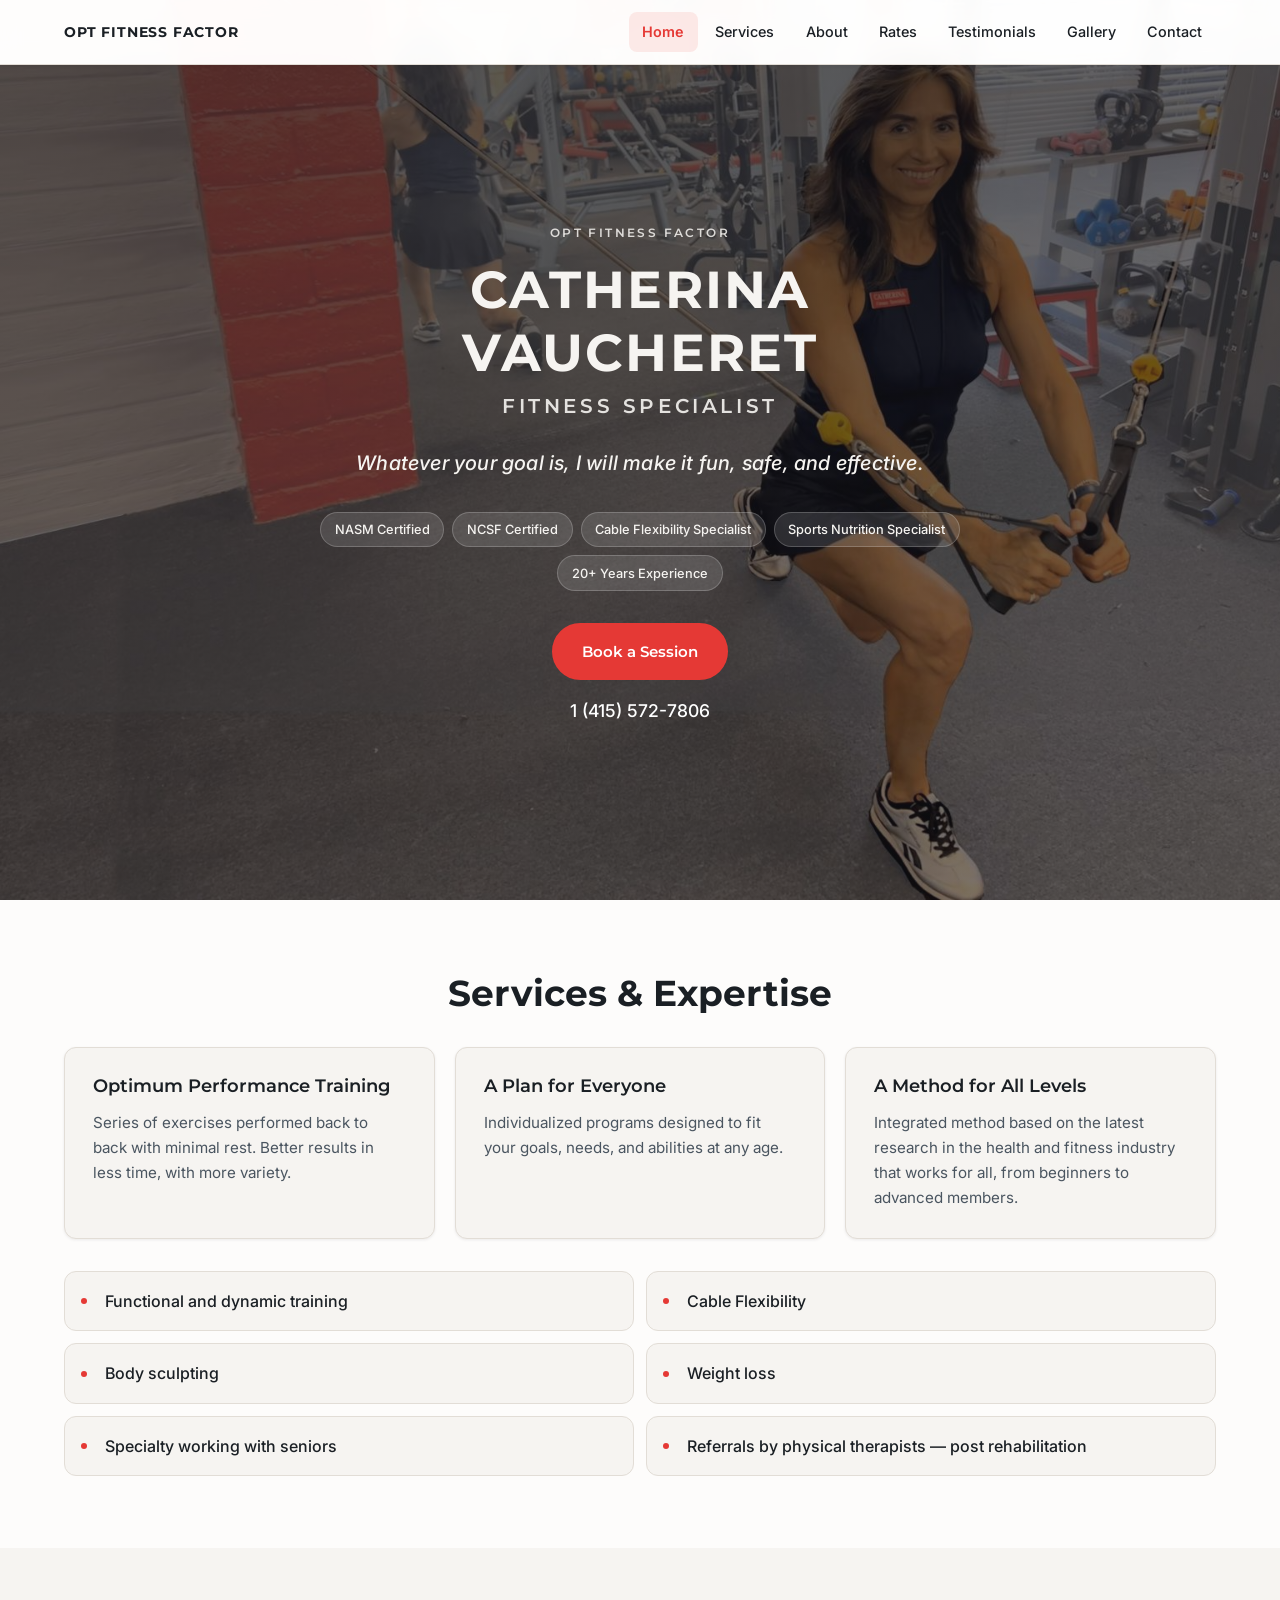
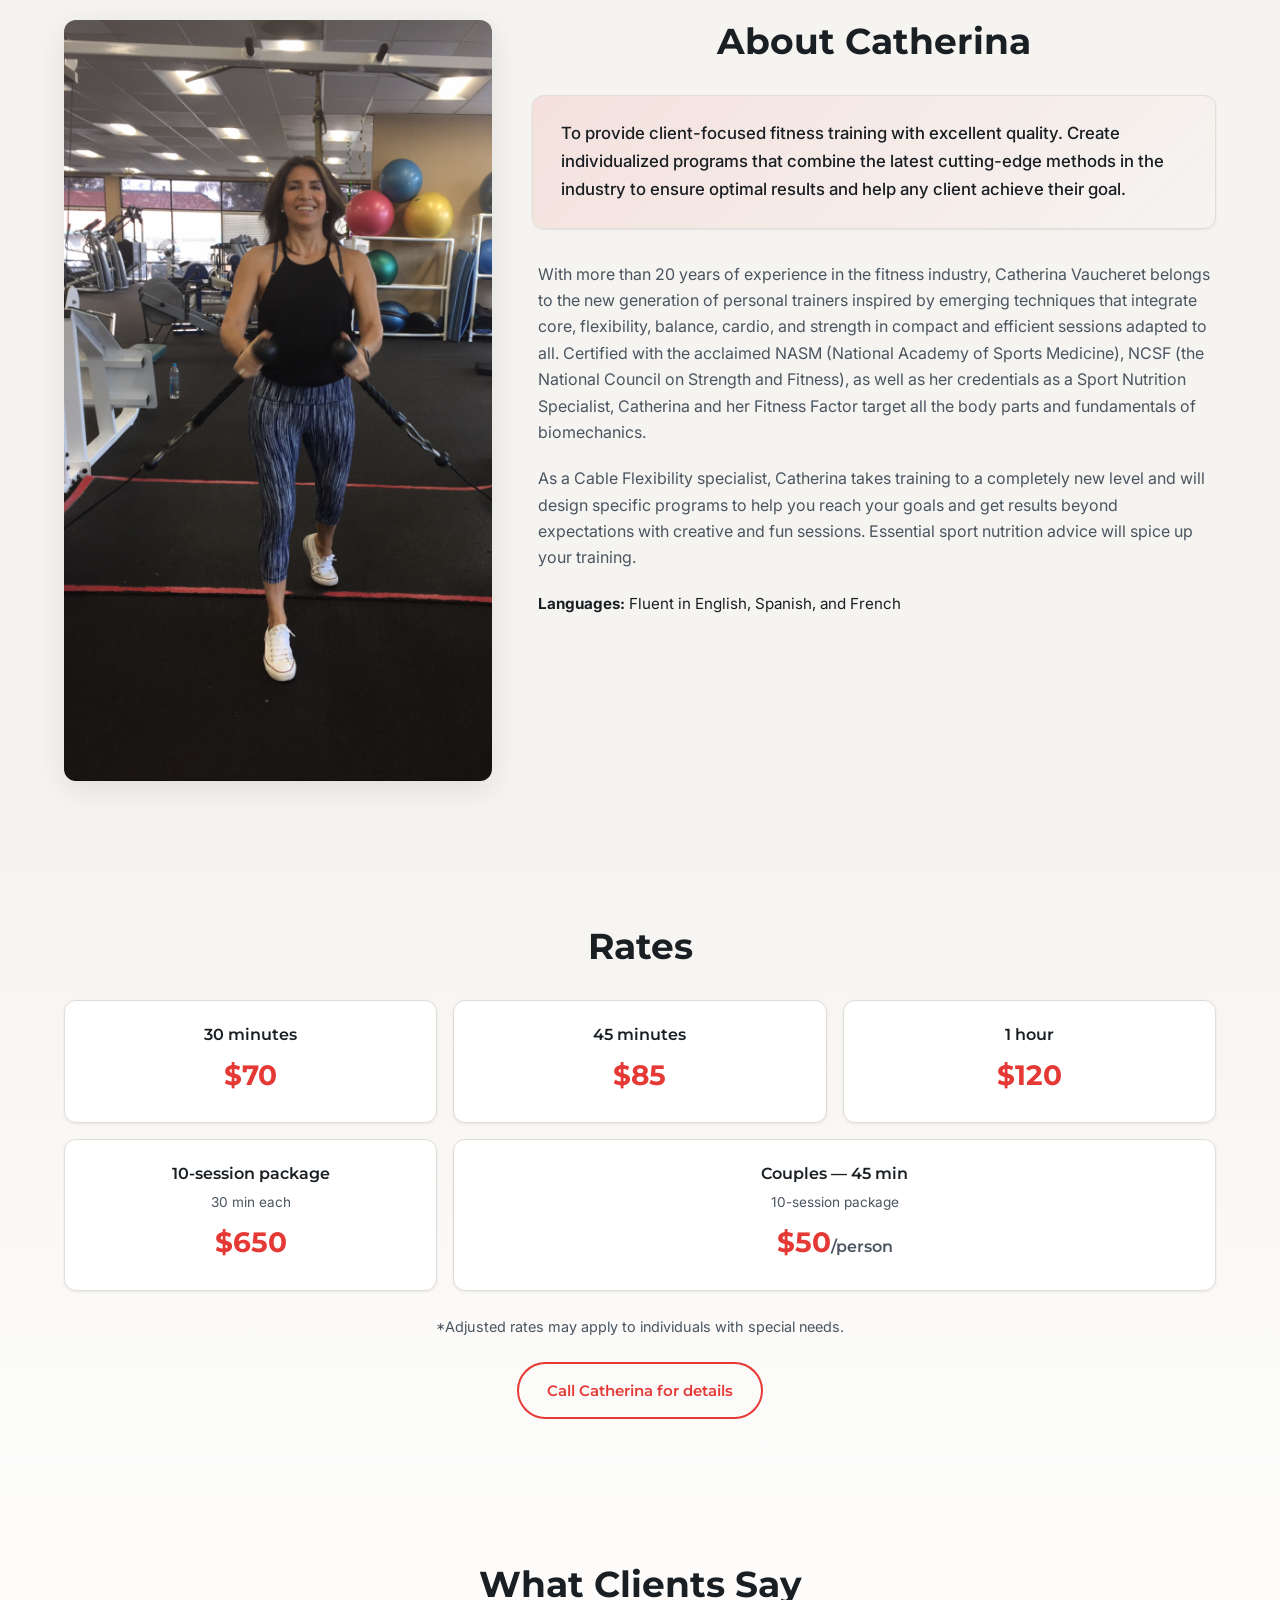
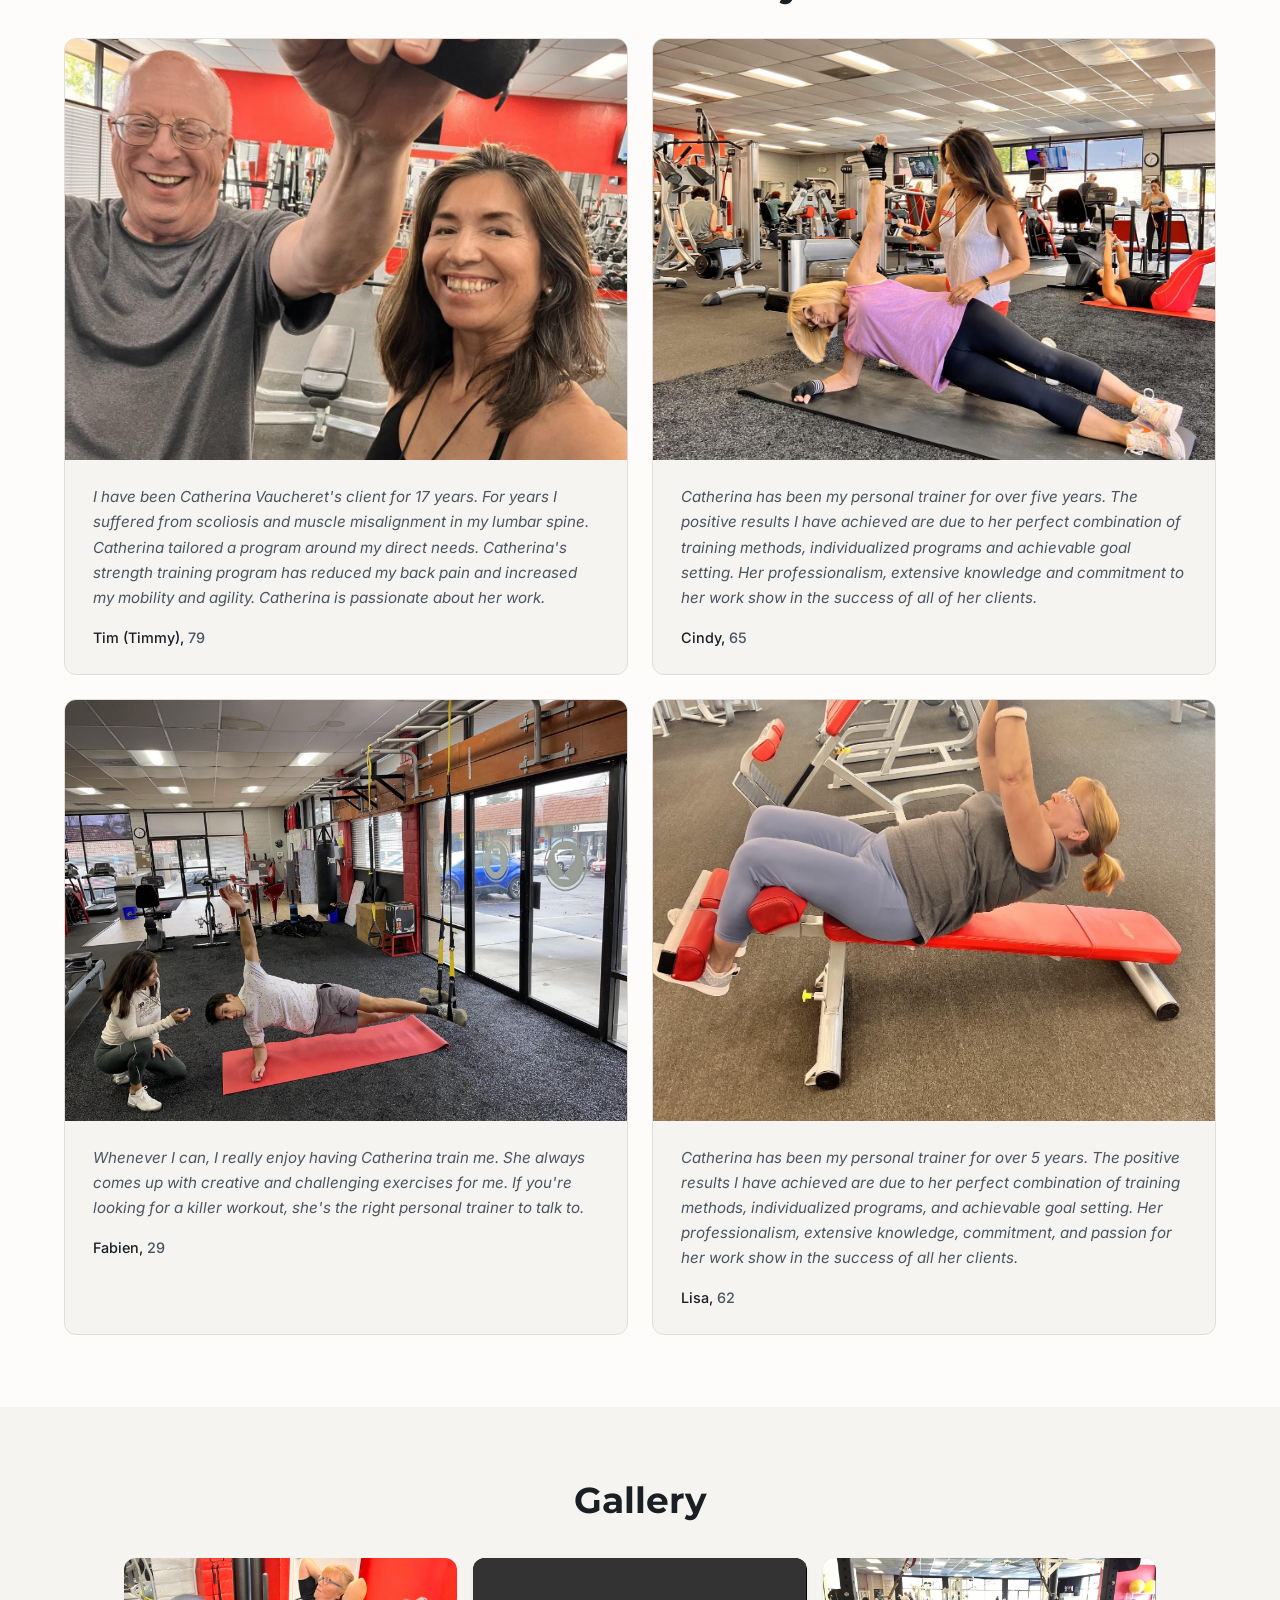
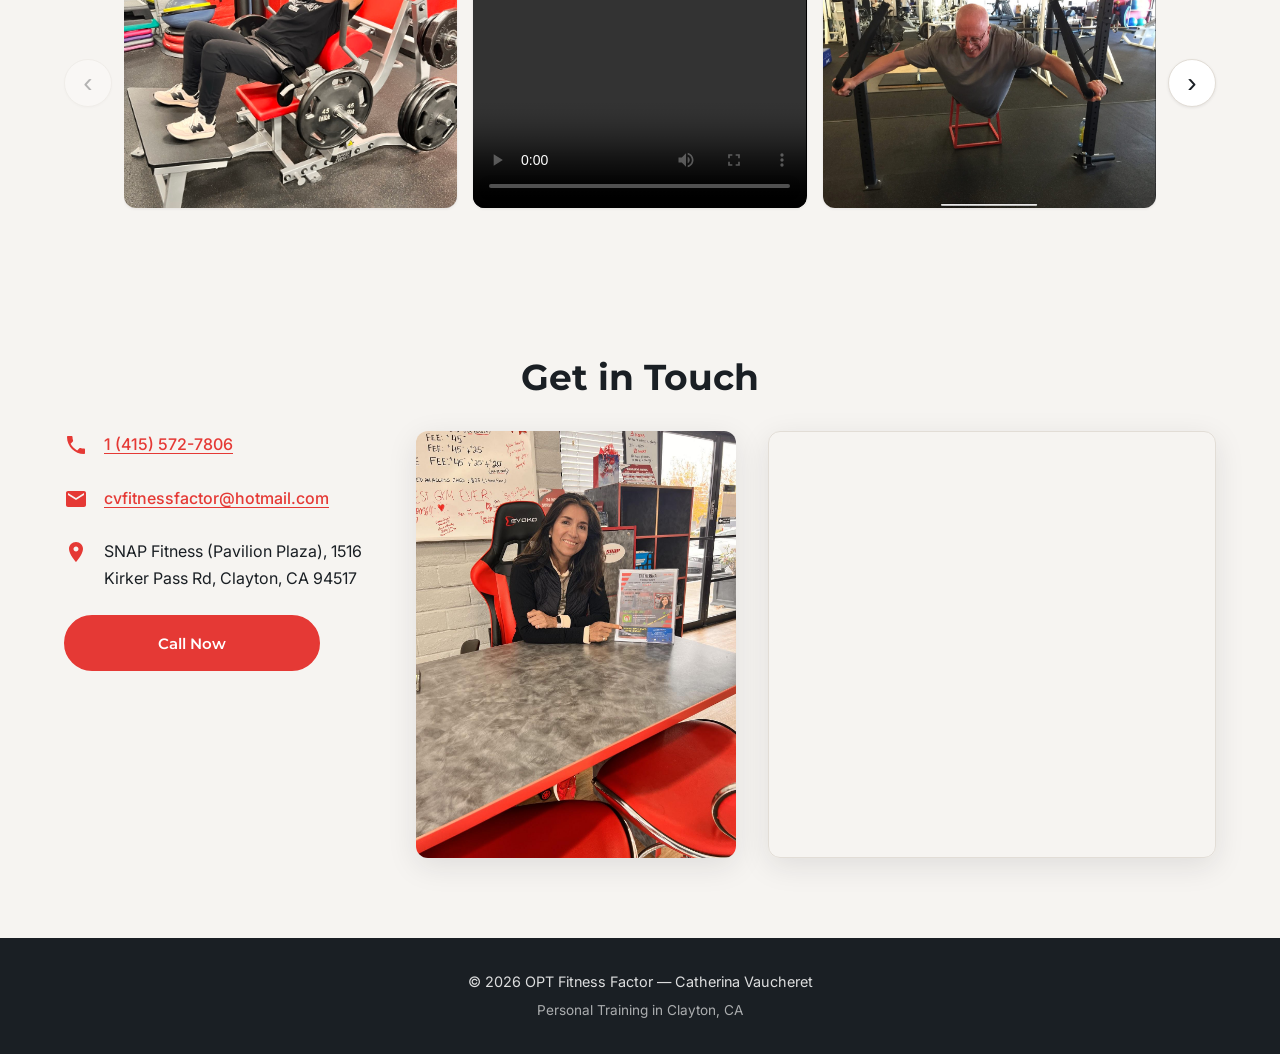
==== commit c8c77716: "Reorder Services section: method cards above expertise tiles, lead with OPT - Swap method cards abov" ====
--- a/index.html
+++ b/index.html
@@ -89,6 +89,20 @@
     <section id="services" class="section section-services" aria-labelledby="services-heading">
       <div class="container">
         <h2 id="services-heading">Services &amp; Expertise</h2>
+        <div class="method-cards">
+          <article class="method-card">
+            <h3>Optimum Performance Training</h3>
+            <p>Series of exercises performed back to back with minimal rest. Better results in less time, with more variety.</p>
+          </article>
+          <article class="method-card">
+            <h3>A Plan for Everyone</h3>
+            <p>Individualized programs designed to fit your goals, needs, and abilities at any age.</p>
+          </article>
+          <article class="method-card">
+            <h3>A Method for All Levels</h3>
+            <p>Integrated method based on the latest research in the health and fitness industry that works for all, from beginners to advanced members.</p>
+          </article>
+        </div>
         <ul class="expertise-grid">
           <li>Functional and dynamic training</li>
           <li>Cable Flexibility</li>
@@ -97,20 +111,6 @@
           <li>Specialty working with seniors</li>
           <li>Referrals by physical therapists — post rehabilitation</li>
         </ul>
-        <div class="method-cards">
-          <article class="method-card">
-            <h3>A Plan for All</h3>
-            <p>Individualized programs designed to fit your goals, needs, and abilities at any age.</p>
-          </article>
-          <article class="method-card">
-            <h3>A Method for All Levels</h3>
-            <p>Integrated method based on the latest research in the health and fitness industry that works for all, from beginners to advanced members.</p>
-          </article>
-          <article class="method-card">
-            <h3>Optimum Performance Training</h3>
-            <p>Series of exercises performed back to back with minimal rest. Better results in less time, with more variety.</p>
-          </article>
-        </div>
       </div>
     </section>
 
--- a/css/style.css
+++ b/css/style.css
@@ -464,7 +464,7 @@
 
 .expertise-grid {
   list-style: none;
-  margin: 0 auto 3rem;
+  margin: 2rem auto 0;
   padding: 0;
   display: grid;
   gap: 0.75rem;
